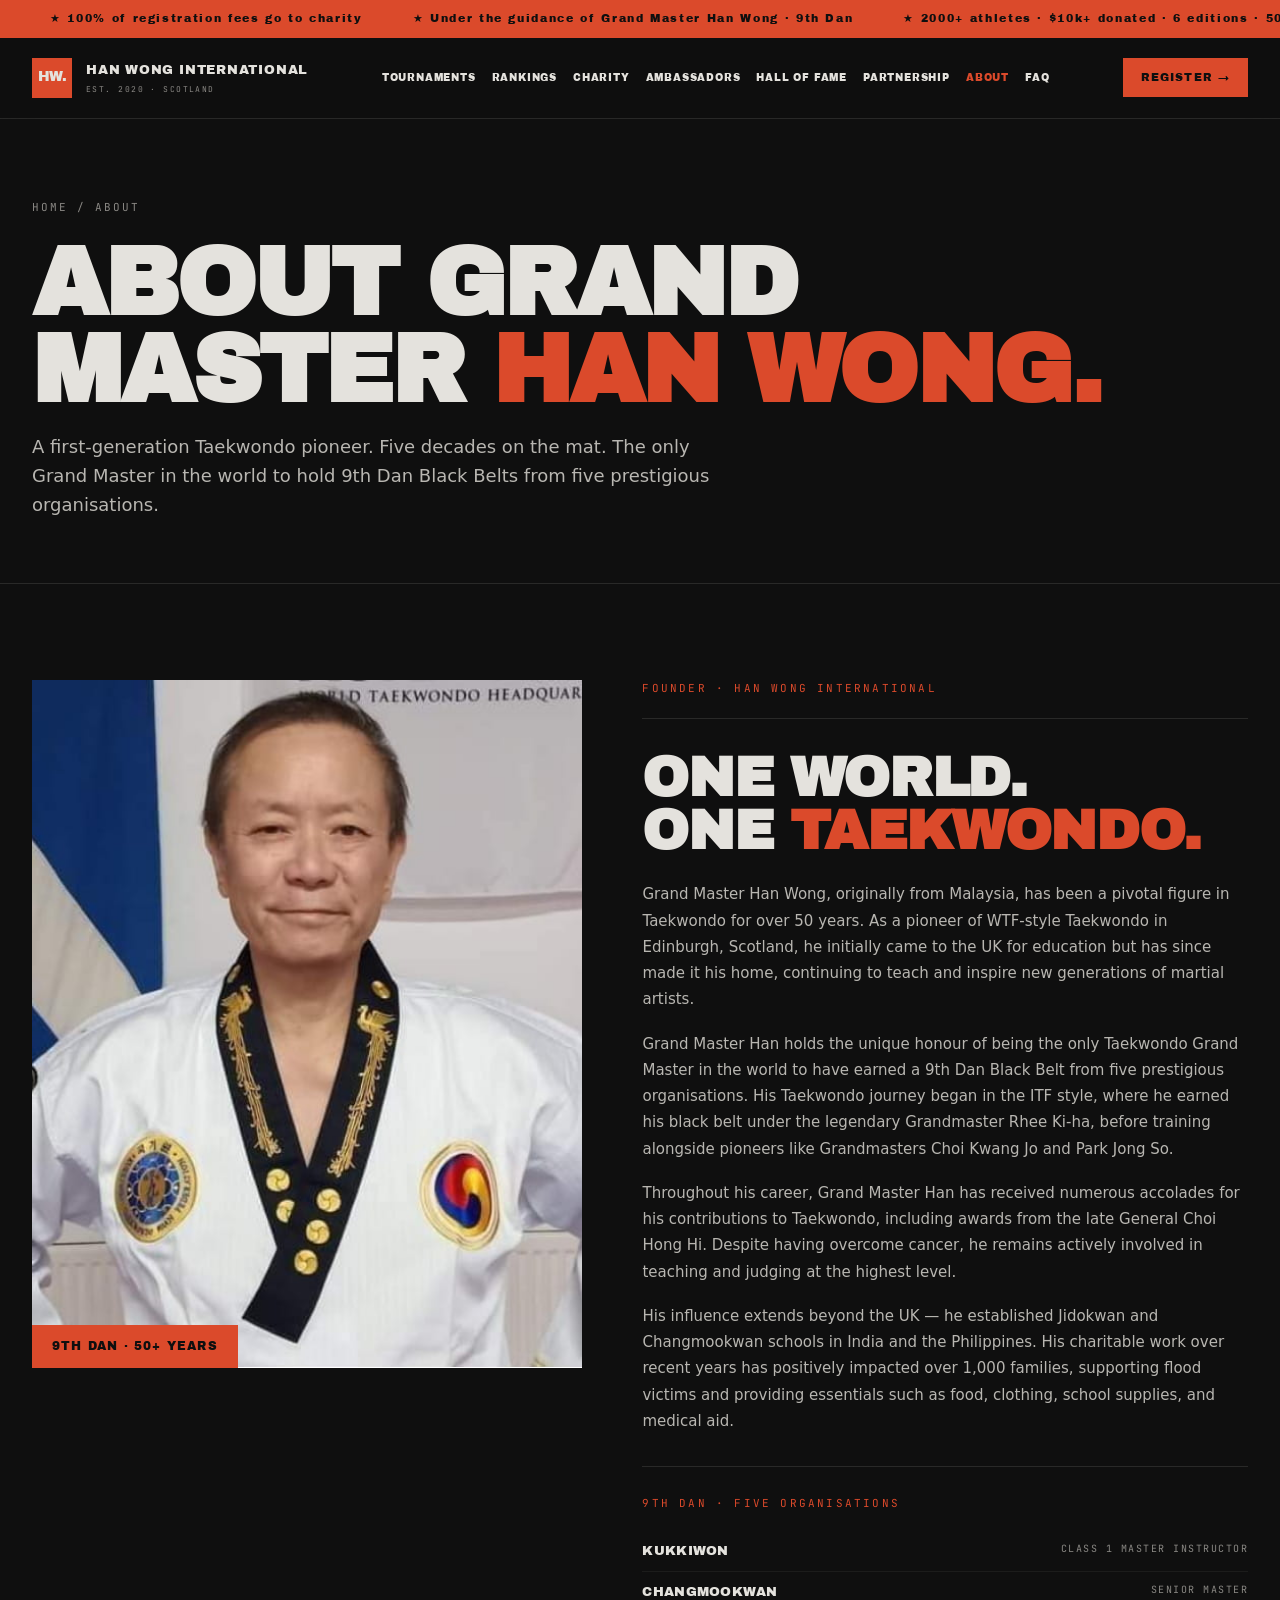
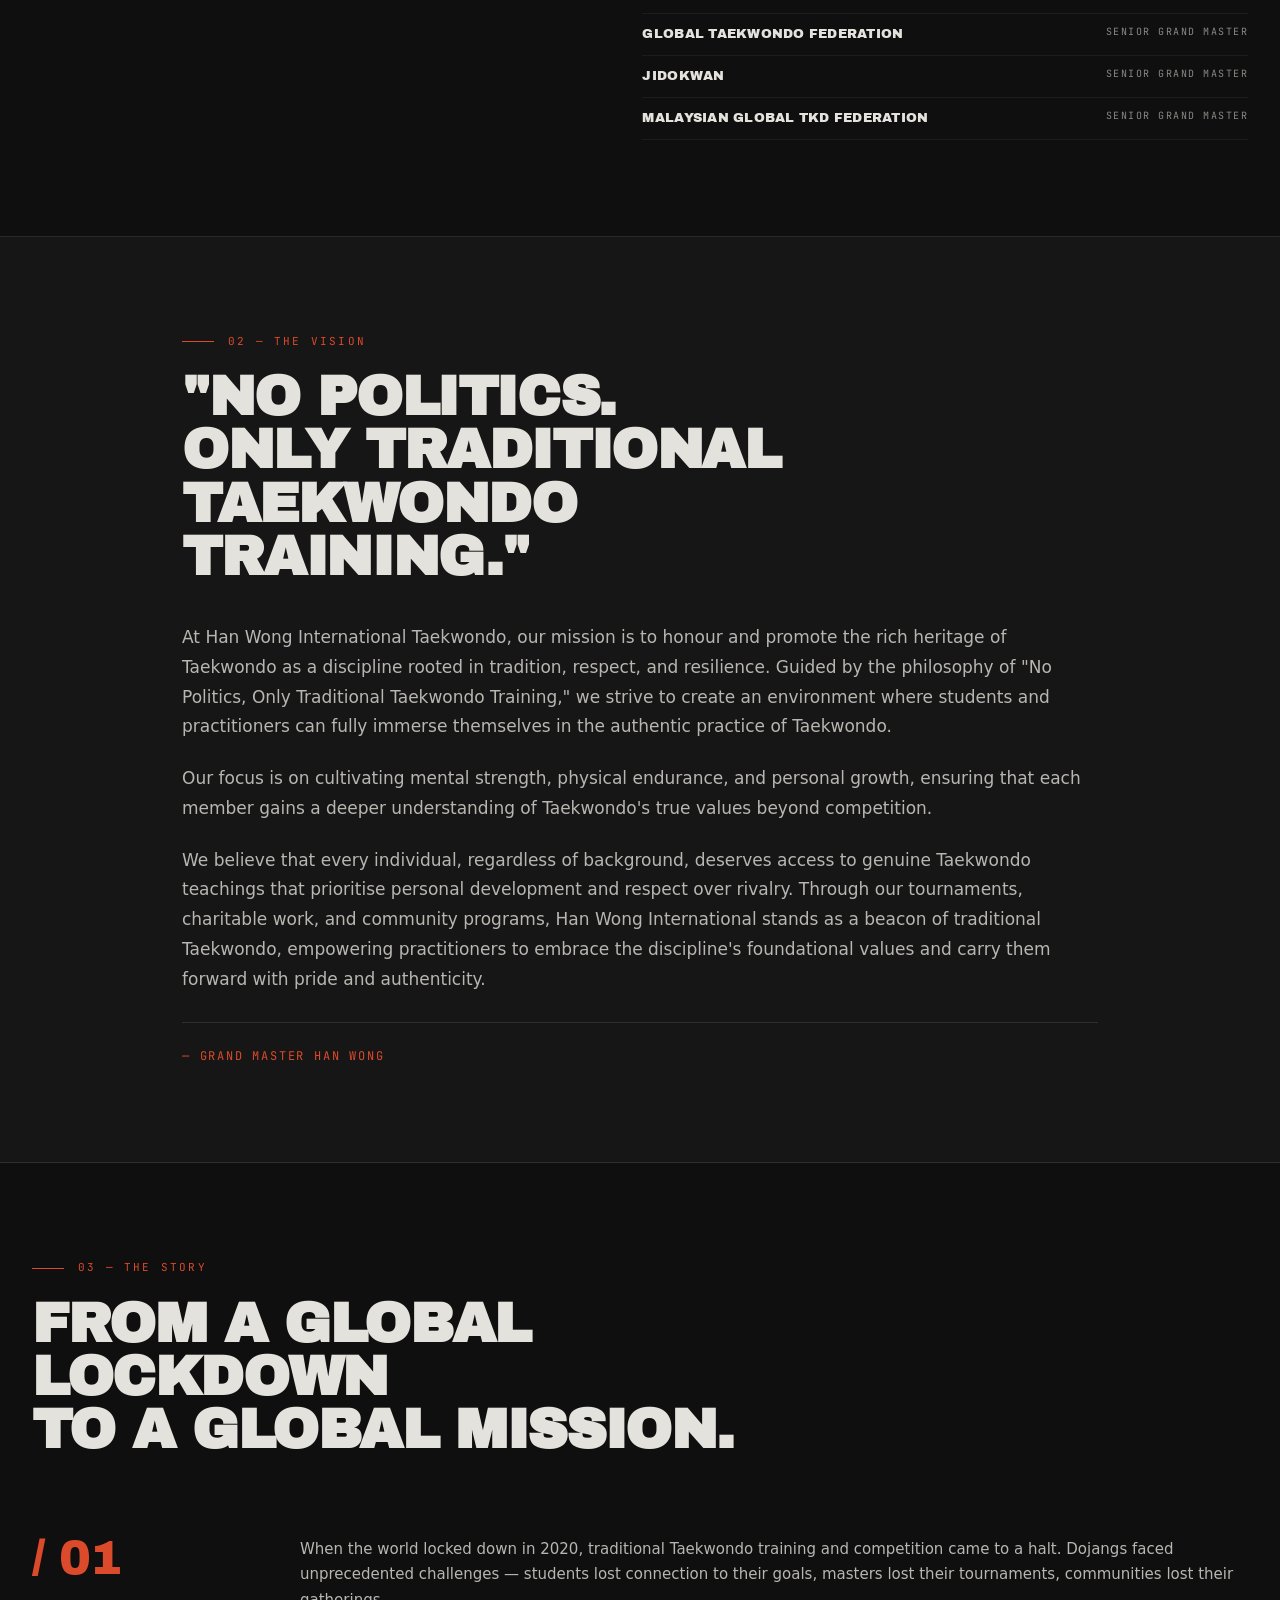
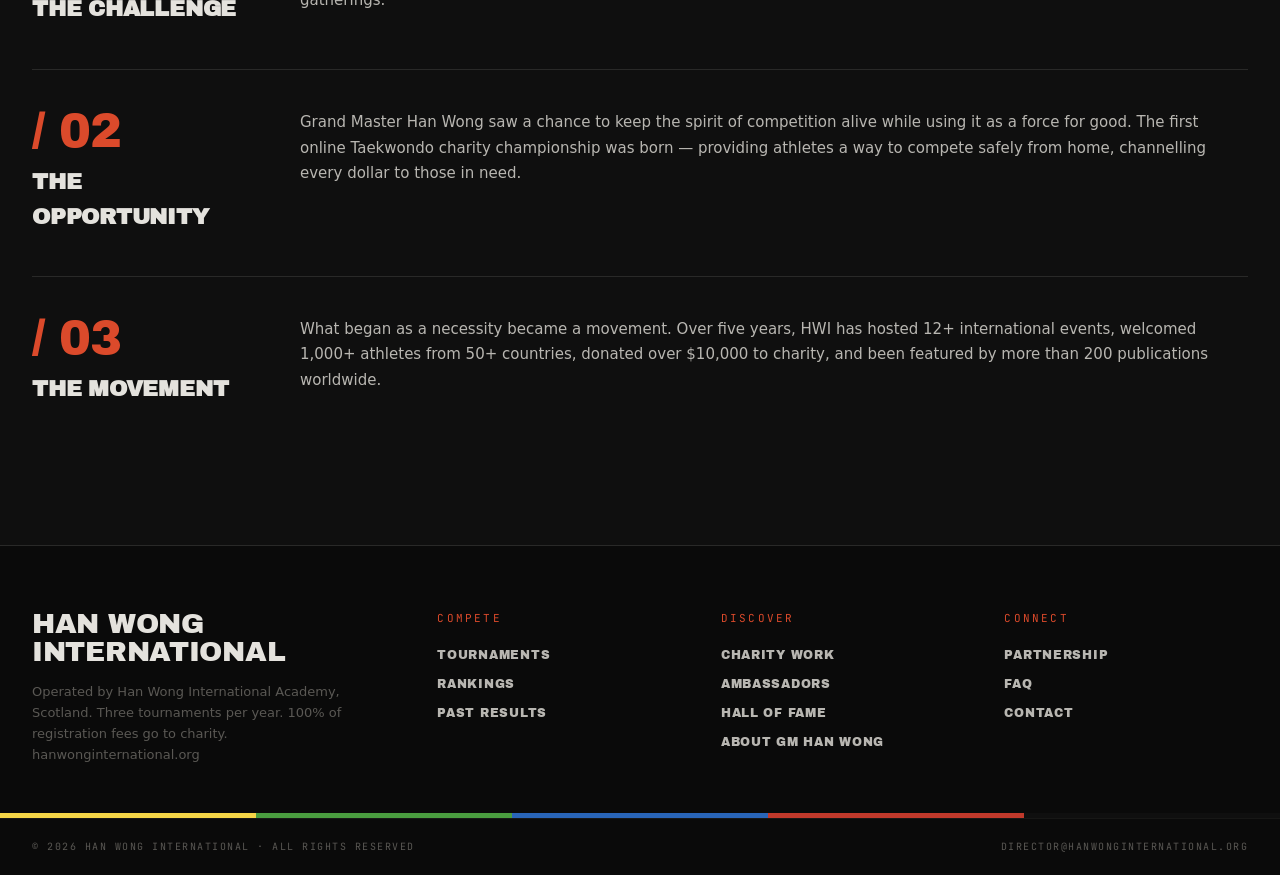
==== about.html @ 851ef368 "First Commit" ====
<!DOCTYPE html>
<html lang="en">
<head>
<meta charset="UTF-8">
<meta name="viewport" content="width=device-width, initial-scale=1.0">
<title>About Grand Master Han Wong — Han Wong International</title>
<meta name="description" content="Grand Master Han Wong — 9th Dan from five organisations, pioneer of WTF-style Taekwondo in the UK, founder of Han Wong International.">
<link rel="preconnect" href="https://fonts.googleapis.com">
<link rel="preconnect" href="https://fonts.gstatic.com" crossorigin>
<link href="https://fonts.googleapis.com/css2?family=Archivo+Black&family=JetBrains+Mono:wght@400;500&display=swap" rel="stylesheet">
<link href="https://fonts.bunny.net/css?family=aileron:400,500,700" rel="stylesheet">
<link rel="stylesheet" href="assets/styles.css">
<link rel="icon" type="image/png" href="assets/logo.png">

</head>
<body>

  <!-- HWI Registration Popup -->
<div class="hwi-popup-overlay" id="hwiPopup">
  <div class="hwi-popup">
    <button class="hwi-popup-close" onclick="closeHwiPopup()">✕</button>
    <div class="hwi-popup-tag">★ Han Wong International</div>
    <h2>Stay in the<br>loop.</h2>
    <p>Get tournament announcements, registration deadlines, results, and charity updates — straight to your inbox. No spam. One email per tournament cycle.</p>
    <form class="hwi-popup-form" action="https://formspree.io/f/xbdvjlvo" method="POST" onsubmit="handleHwiSubmit(event)">
      <input type="text" name="name" placeholder="Your name" required>
      <input type="email" name="email" placeholder="Your email address" required>
      <input type="hidden" name="source" value="Popup Signup">
      <button type="submit">Subscribe to Updates →</button>
    </form>
    <div class="hwi-popup-success" id="hwiSuccess">You're in. We'll be in touch.</div>
    <button class="hwi-popup-skip" onclick="closeHwiPopup()">No thanks, maybe later</button>
  </div>
</div>

<script>
(function() {
  var shownCount = 0;

  function showPopup() {
    if (shownCount >= 2) return;
    document.getElementById('hwiPopup').classList.add('active');
    shownCount++;
  }

  function closeHwiPopup() {
    document.getElementById('hwiPopup').classList.remove('active');
    if (shownCount < 2) {
      setTimeout(showPopup, 20000);
    }
  }

  window.closeHwiPopup = closeHwiPopup;

  window.handleHwiSubmit = function(e) {
    e.preventDefault();
    var form = e.target;
    fetch(form.action, {
      method: 'POST',
      body: new FormData(form),
      headers: { 'Accept': 'application/json' }
    }).then(function() {
      form.style.display = 'none';
      document.getElementById('hwiSuccess').style.display = 'block';
      setTimeout(function() {
        document.getElementById('hwiPopup').classList.remove('active');
      }, 2500);
    });
  };

  setTimeout(showPopup, 8000);
})();
</script>
<div class="ticker">
  <div class="ticker-track">
    <span>★ 100% of registration fees go to charity</span>
    <span>★ Under the guidance of Grand Master Han Wong · 9th Dan</span>
    <span>★ 2000+ athletes · $10k+ donated · 6 editions · 50+ countries</span>
    <span>★ 100% of registration fees go to charity</span>
    <span>★ Under the guidance of Grand Master Han Wong · 9th Dan</span>
    <span>★ 2000+ athletes · $10k+ donated · 6 editions · 50+ countries</span>
  </div>
</div>

<header class="nav">
  <div class="nav-inner">
    <a class="brand" href="index.html">
      <div class="brand-mark">HW.</div>
      <div class="brand-name">Han Wong International<span class="sub">Est. 2020 · Scotland</span></div>
    </a>
    <nav class="navlinks">
      <a href="tournaments.html" class="">Tournaments</a>
      <a href="rankings.html" class="">Rankings</a>
      <a href="charity.html" class="">Charity</a>
      <a href="brand-ambassadors.html" class="">Ambassadors</a>
      <a href="hall-of-fame.html">Hall of Fame</a>
      <a href="partnership.html" class="">Partnership</a>
      <a href="about.html" class="active">About</a>
      <a href="faq.html" class="">FAQ</a>
    </nav>
    <a class="btn btn-primary btn-sm" href="https://forms.gle/E5Y1nCm2iuvZ8F46A" target="_blank">Register →</a>
    <button class="nav-toggle" aria-label="Menu">Menu</button>
  </div>
</header>

<section class="page-hero">
  <div class="wrap">
    <div class="crumbs">Home / About</div>
    <h1>About Grand<br>Master <span class="accent">Han Wong.</span></h1>
    <p class="lede">A first-generation Taekwondo pioneer. Five decades on the mat. The only Grand Master in the world to hold 9th Dan Black Belts from five prestigious organisations.</p>
  </div>
</section>

<section class="section">
  <div class="wrap">
    <div class="gm-feature">
      <div>
        <div class="gm-photo">
          <img src="assets/images/han.jpg" alt="Grand Master Han Wong">
          <div class="gm-tag">9th Dan · 50+ Years</div>
        </div>
      </div>
      <div class="gm-content">
        <div class="gm-title">Founder · Han Wong International</div>
        <h2>One World.<br>One <span class="accent">Taekwondo.</span></h2>
        <p>Grand Master Han Wong, originally from Malaysia, has been a pivotal figure in Taekwondo for over 50 years. As a pioneer of WTF-style Taekwondo in Edinburgh, Scotland, he initially came to the UK for education but has since made it his home, continuing to teach and inspire new generations of martial artists.</p>
        <p>Grand Master Han holds the unique honour of being the only Taekwondo Grand Master in the world to have earned a 9th Dan Black Belt from five prestigious organisations. His Taekwondo journey began in the ITF style, where he earned his black belt under the legendary Grandmaster Rhee Ki-ha, before training alongside pioneers like Grandmasters Choi Kwang Jo and Park Jong So.</p>
        <p>Throughout his career, Grand Master Han has received numerous accolades for his contributions to Taekwondo, including awards from the late General Choi Hong Hi. Despite having overcome cancer, he remains actively involved in teaching and judging at the highest level.</p>
        <p>His influence extends beyond the UK — he established Jidokwan and Changmookwan schools in India and the Philippines. His charitable work over recent years has positively impacted over 1,000 families, supporting flood victims and providing essentials such as food, clothing, school supplies, and medical aid.</p>

        <div class="gm-credentials">
          <div class="gm-cred-title">9th Dan · Five Organisations</div>
          <ul class="gm-cred-list">
            <li>Kukkiwon <span class="src">Class 1 Master Instructor</span></li>
            <li>Changmookwan <span class="src">Senior Master</span></li>
            <li>Global Taekwondo Federation <span class="src">Senior Grand Master</span></li>
            <li>Jidokwan <span class="src">Senior Grand Master</span></li>
            <li>Malaysian Global TKD Federation <span class="src">Senior Grand Master</span></li>
          </ul>
        </div>
      </div>
    </div>
  </div>
</section>

<section class="section rankings-bg">
  <div class="wrap-narrow">
    <div class="section-label">02 — The Vision</div>
    <h2 class="section-h">"No politics.<br>Only traditional<br>Taekwondo training."</h2>
    <p style="font-size: 17px; line-height: 1.75; color: var(--cream-dim); margin-bottom: 22px;">At Han Wong International Taekwondo, our mission is to honour and promote the rich heritage of Taekwondo as a discipline rooted in tradition, respect, and resilience. Guided by the philosophy of "No Politics, Only Traditional Taekwondo Training," we strive to create an environment where students and practitioners can fully immerse themselves in the authentic practice of Taekwondo.</p>
    <p style="font-size: 17px; line-height: 1.75; color: var(--cream-dim); margin-bottom: 22px;">Our focus is on cultivating mental strength, physical endurance, and personal growth, ensuring that each member gains a deeper understanding of Taekwondo's true values beyond competition.</p>
    <p style="font-size: 17px; line-height: 1.75; color: var(--cream-dim); margin-bottom: 22px;">We believe that every individual, regardless of background, deserves access to genuine Taekwondo teachings that prioritise personal development and respect over rivalry. Through our tournaments, charitable work, and community programs, Han Wong International stands as a beacon of traditional Taekwondo, empowering practitioners to embrace the discipline's foundational values and carry them forward with pride and authenticity.</p>
    <div style="font-family: var(--mono); font-size: 12px; letter-spacing: 0.15em; color: var(--orange); text-transform: uppercase; margin-top: 28px; padding-top: 24px; border-top: 1px solid var(--rule);">— Grand Master Han Wong</div>
  </div>
</section>

<section class="section">
  <div class="wrap">
    <div class="section-label">03 — The Story</div>
    <h2 class="section-h">From a global lockdown<br>to a global mission.</h2>

    <div class="info-block">
      <div><div class="info-num">/ 01</div><h3>The Challenge</h3></div>
      <div class="body"><p>When the world locked down in 2020, traditional Taekwondo training and competition came to a halt. Dojangs faced unprecedented challenges — students lost connection to their goals, masters lost their tournaments, communities lost their gatherings.</p></div>
    </div>
    <div class="info-block">
      <div><div class="info-num">/ 02</div><h3>The Opportunity</h3></div>
      <div class="body"><p>Grand Master Han Wong saw a chance to keep the spirit of competition alive while using it as a force for good. The first online Taekwondo charity championship was born — providing athletes a way to compete safely from home, channelling every dollar to those in need.</p></div>
    </div>
    <div class="info-block">
      <div><div class="info-num">/ 03</div><h3>The Movement</h3></div>
      <div class="body"><p>What began as a necessity became a movement. Over five years, HWI has hosted 12+ international events, welcomed 1,000+ athletes from 50+ countries, donated over $10,000 to charity, and been featured by more than 200 publications worldwide.</p></div>
    </div>
  </div>
</section>

<footer class="footer">
  <div class="footer-inner">
    <div>
      <div class="foot-tag">Han Wong<br>International</div>
      <div class="foot-small">Operated by Han Wong International Academy, Scotland. Three tournaments per year. 100% of registration fees go to charity. hanwonginternational.org</div>
    </div>
    <div>
      <div class="foot-h">Compete</div>
      <a class="foot-link" href="tournaments.html">Tournaments</a>
      <a class="foot-link" href="rankings.html">Rankings</a>
      <a class="foot-link" href="past-results.html">Past Results</a>
    </div>
    <div>
      <div class="foot-h">Discover</div>
      <a class="foot-link" href="charity.html">Charity Work</a>
      <a class="foot-link" href="brand-ambassadors.html">Ambassadors</a>
      <a class="foot-link" href="hall-of-fame.html">Hall of Fame</a>
      <a class="foot-link" href="about.html">About GM Han Wong</a>
    </div>
    <div>
      <div class="foot-h">Connect</div>
      <a class="foot-link" href="partnership.html">Partnership</a>
      <a class="foot-link" href="faq.html">FAQ</a>
      <a class="foot-link" href="contact.html">Contact</a>
    </div>
  </div>
  <div class="belt-strip">
    <div class="belt-yellow"></div><div class="belt-green"></div><div class="belt-blue"></div><div class="belt-red"></div><div class="belt-black"></div>
  </div>
  <div class="copyright">
    <span>© 2026 Han Wong International · All rights reserved</span>
    <span>director@hanwonginternational.org</span>
  </div>
</footer>

<script src="assets/script.js"></script>
</body>
</html>
---- assets/styles.css ----
/* =========================================================
   HWI — Han Wong International
   Master stylesheet · v2
   ========================================================= */

:root {
  --orange: #db4a2b;
  --orange-dark: #b53a20;
  --orange-soft: #f4a896;
  --cream: #e4e2dd;
  --cream-dim: #b8b6b1;
  --bg: #0f0f0f;
  --bg-2: #161616;
  --bg-3: #1f1f1f;
  --bg-4: #0a0a0a;
  --muted: #8a8884;
  --muted-2: #5a5854;
  --rule: rgba(228, 226, 221, 0.12);
  --rule-soft: rgba(228, 226, 221, 0.06);
  --rule-strong: rgba(228, 226, 221, 0.3);

  --display: 'Archivo Black', 'Arial Black', sans-serif;
  --body: 'Aileron', system-ui, -apple-system, sans-serif;
  --mono: 'JetBrains Mono', ui-monospace, monospace;
}

* { box-sizing: border-box; margin: 0; padding: 0; }
html { scroll-behavior: smooth; }
body {
  background: var(--bg);
  color: var(--cream);
  font-family: var(--body);
  font-size: 16px;
  line-height: 1.6;
  -webkit-font-smoothing: antialiased;
  text-rendering: optimizeLegibility;
}
a { color: inherit; text-decoration: none; }
img { max-width: 100%; display: block; }
button { font-family: inherit; cursor: pointer; }

/* Type */
.display { font-family: var(--display); text-transform: uppercase; letter-spacing: -0.02em; line-height: 0.95; }
.mono { font-family: var(--mono); text-transform: uppercase; letter-spacing: 0.12em; font-weight: 500; }
.accent { color: var(--orange); }
.muted { color: var(--muted); }
.cream-dim { color: var(--cream-dim); }

/* Layout */
.wrap { max-width: 1280px; margin: 0 auto; padding: 0 32px; }
.wrap-narrow { max-width: 980px; margin: 0 auto; padding: 0 32px; }
.section { padding: 96px 0; border-bottom: 1px solid var(--rule); }
.section-tight { padding: 64px 0; border-bottom: 1px solid var(--rule); }
.section-cream { background: var(--cream); color: var(--bg); }
.section-cream .section-h { color: var(--bg); }
.section-cream .section-label { color: var(--orange); }
.section-cream .section-label::before { background: var(--orange); }

.section-label {
  font-family: var(--mono);
  font-size: 11px;
  letter-spacing: 0.2em;
  color: var(--orange);
  text-transform: uppercase;
  margin-bottom: 20px;
  display: flex;
  align-items: center;
  gap: 14px;
}
.section-label::before { content: ""; width: 32px; height: 1px; background: var(--orange); }
.section-h {
  font-family: var(--display);
  font-size: 56px;
  line-height: 0.95;
  letter-spacing: -0.025em;
  text-transform: uppercase;
  color: var(--cream);
  margin: 0 0 40px;
  max-width: 720px;
}

/* Ticker */
.ticker {
  background: var(--orange);
  color: var(--bg);
  padding: 10px 0;
  overflow: hidden;
}
.ticker-track {
  display: flex;
  gap: 50px;
  font-family: var(--display);
  font-size: 11px;
  letter-spacing: 0.15em;
  white-space: nowrap;
  animation: ticker 50s linear infinite;
  padding-left: 50px;
}
@keyframes ticker {
  0% { transform: translateX(0); }
  100% { transform: translateX(-50%); }
}

/* Country flag strip */
.flag-strip {
  background: var(--bg-4);
  padding: 24px 0;
  overflow: hidden;
  border-bottom: 1px solid var(--rule);
}
.flag-track {
  display: flex;
  gap: 32px;
  white-space: nowrap;
  animation: ticker 60s linear infinite;
  font-size: 28px;
  align-items: center;
  padding-left: 32px;
}
.flag-track .flag-label {
  font-family: var(--mono);
  font-size: 10px;
  letter-spacing: 0.2em;
  color: var(--muted);
  text-transform: uppercase;
  margin-right: 16px;
}

/* Nav */
.nav {
  position: sticky;
  top: 0;
  z-index: 50;
  background: rgba(15, 15, 15, 0.92);
  backdrop-filter: blur(20px);
  -webkit-backdrop-filter: blur(20px);
  border-bottom: 1px solid var(--rule);
}
.nav-inner {
  display: flex;
  align-items: center;
  justify-content: space-between;
  padding: 20px 32px;
  max-width: 1280px;
  margin: 0 auto;
}
.brand { display: flex; align-items: center; gap: 14px; text-decoration: none; }
.brand-mark {
  width: 40px;
  height: 40px;
  background: var(--orange);
  display: flex;
  align-items: center;
  justify-content: center;
  font-family: var(--display);
  font-size: 14px;
  color: var(--cream);
  letter-spacing: -0.04em;
}
.brand-name {
  font-family: var(--display);
  font-size: 13px;
  letter-spacing: 0.06em;
  text-transform: uppercase;
  color: var(--cream);
}
.brand-name .sub {
  display: block;
  font-family: var(--mono);
  font-size: 8px;
  letter-spacing: 0.18em;
  color: var(--muted);
  margin-top: 2px;
  font-weight: 400;
  text-transform: uppercase;
}
.navlinks { display: flex; gap: 24px; align-items: center; }
.navlinks a {
  font-family: var(--display);
  font-size: 11px;
  letter-spacing: 0.1em;
  text-transform: uppercase;
  color: var(--cream);
  transition: color 0.2s;
}
.navlinks a:hover, .navlinks a.active { color: var(--orange); }
.nav-toggle {
  display: none;
  background: transparent;
  border: 1px solid var(--rule-strong);
  color: var(--cream);
  padding: 10px 12px;
  font-family: var(--display);
  font-size: 11px;
  letter-spacing: 0.1em;
  text-transform: uppercase;
}

/* Buttons */
.btn {
  display: inline-flex;
  align-items: center;
  gap: 10px;
  padding: 16px 26px;
  font-family: var(--display);
  font-size: 12px;
  letter-spacing: 0.1em;
  text-transform: uppercase;
  border: none;
  cursor: pointer;
  text-decoration: none;
  transition: transform 0.15s, background 0.2s, color 0.2s;
}
.btn:hover { transform: translateY(-1px); }
.btn-primary { background: var(--orange); color: var(--bg); }
.btn-primary:hover { background: #f0573a; }
.btn-ghost { background: transparent; color: var(--cream); border: 1px solid var(--rule-strong); }
.btn-ghost:hover { border-color: var(--orange); color: var(--orange); }
.btn-dark { background: var(--bg); color: var(--cream); }
.btn-sm { padding: 11px 18px; font-size: 11px; }

/* Hero */
.hero {
  padding: 72px 0 56px;
  position: relative;
  overflow: hidden;
  border-bottom: 1px solid var(--rule);
}
.hero-meta {
  display: flex;
  gap: 20px;
  align-items: center;
  margin-bottom: 32px;
  font-family: var(--mono);
  font-size: 11px;
  letter-spacing: 0.15em;
  text-transform: uppercase;
  color: var(--muted);
  flex-wrap: wrap;
}
.hero-meta b { color: var(--cream); font-weight: 500; }
.pill {
  display: inline-block;
  padding: 6px 12px;
  background: var(--orange);
  color: var(--bg);
  font-family: var(--display);
  font-size: 10px;
  letter-spacing: 0.15em;
  text-transform: uppercase;
}
.hero-grid {
  display: grid;
  grid-template-columns: 1.4fr 1fr;
  gap: 40px;
  align-items: end;
}
.hero h1 {
  font-family: var(--display);
  font-size: clamp(56px, 9vw, 120px);
  line-height: 0.88;
  letter-spacing: -0.035em;
  text-transform: uppercase;
  color: var(--cream);
  margin: 0 0 24px;
}
.hero h1 .accent { color: var(--orange); }
.hero-sub {
  font-size: 16px;
  line-height: 1.6;
  color: var(--cream-dim);
  max-width: 540px;
  margin: 0 0 36px;
}
.hero-actions { display: flex; gap: 14px; flex-wrap: wrap; }
.hero-figure {
  width: 100%;
  display: flex;
  justify-content: flex-end;
  align-items: flex-end;
}
.hero-figure svg { width: 100%; max-width: 320px; height: auto; }
.charity-badge {
  display: inline-flex;
  align-items: center;
  gap: 10px;
  padding: 10px 14px;
  background: rgba(219, 74, 43, 0.15);
  border: 1px solid var(--orange);
  font-family: var(--mono);
  font-size: 10px;
  letter-spacing: 0.15em;
  color: var(--orange);
  text-transform: uppercase;
  margin-bottom: 24px;
}
.charity-badge::before {
  content: "♥";
  font-size: 14px;
  line-height: 1;
}

.countdown {
  display: flex;
  gap: 24px;
  margin-top: 40px;
  padding-top: 28px;
  border-top: 1px solid var(--rule);
  flex-wrap: wrap;
  align-items: end;
}
.countdown-unit { min-width: 70px; }
.countdown-num { font-family: var(--display); font-size: 44px; color: var(--cream); line-height: 1; }
.countdown-lbl {
  font-family: var(--mono);
  font-size: 10px;
  letter-spacing: 0.18em;
  color: var(--muted);
  margin-top: 6px;
  text-transform: uppercase;
}
.countdown-info { margin-left: auto; text-align: right; }
.countdown-info .label {
  font-family: var(--mono);
  font-size: 10px;
  letter-spacing: 0.18em;
  color: var(--muted);
  text-transform: uppercase;
  margin-bottom: 6px;
}
.countdown-info .value { font-family: var(--display); font-size: 16px; color: var(--orange); text-transform: uppercase; }

/* Trust strip */
.trust {
  background: var(--cream);
  color: var(--bg);
  padding: 56px 0;
}
.trust-grid {
  display: grid;
  grid-template-columns: repeat(5, 1fr);
  gap: 32px;
  max-width: 1280px;
  margin: 0 auto;
  padding: 0 32px;
}
.trust-num { font-family: var(--display); font-size: 48px; line-height: 1; color: var(--bg); }
.trust-num .plus { color: var(--orange); }
.trust-num.small { font-size: 22px; line-height: 1.15; }
.trust-lbl {
  font-family: var(--mono);
  font-size: 10px;
  letter-spacing: 0.15em;
  color: #5a5854;
  margin-top: 12px;
  text-transform: uppercase;
  line-height: 1.5;
}

/* Why grid */
.why-grid {
  display: grid;
  grid-template-columns: 1fr 1fr;
  gap: 1px;
  background: var(--rule);
  border: 1px solid var(--rule);
}
.why-cell { background: var(--bg); padding: 36px 32px; }
.why-num { font-family: var(--mono); font-size: 11px; color: var(--orange); letter-spacing: 0.18em; margin-bottom: 18px; }
.why-h { font-family: var(--display); font-size: 22px; text-transform: uppercase; color: var(--cream); margin-bottom: 14px; line-height: 1.1; letter-spacing: -0.01em; }
.why-p { font-size: 14px; line-height: 1.65; color: var(--muted); }

/* Rankings */
.rankings-bg { background: var(--bg-2); }
.rank-tabs {
  display: flex;
  gap: 0;
  border-bottom: 1px solid var(--rule);
  margin-bottom: 28px;
  overflow-x: auto;
}
.rank-tab {
  padding: 16px 0;
  margin-right: 32px;
  font-family: var(--display);
  font-size: 11px;
  letter-spacing: 0.12em;
  text-transform: uppercase;
  color: var(--muted);
  cursor: pointer;
  background: transparent;
  border: none;
  border-bottom: 2px solid transparent;
  margin-bottom: -1px;
  white-space: nowrap;
  transition: color 0.2s;
}
.rank-tab.active, .rank-tab:hover { color: var(--cream); border-bottom-color: var(--orange); }

.rank-table { width: 100%; }
.rank-row {
  display: grid;
  grid-template-columns: 60px 1fr 100px 100px 100px;
  gap: 20px;
  align-items: center;
  padding: 18px 0;
  border-bottom: 1px solid var(--rule-soft);
}
.rank-header {
  display: grid;
  grid-template-columns: 60px 1fr 100px 100px 100px;
  gap: 20px;
  padding-bottom: 14px;
  font-family: var(--mono);
  font-size: 10px;
  letter-spacing: 0.18em;
  color: var(--muted-2);
  text-transform: uppercase;
  border-bottom: 1px solid var(--rule);
}
.rank-pos { font-family: var(--display); font-size: 22px; color: var(--cream); }
.rank-pos.top { color: var(--orange); }
.rank-name { font-family: var(--display); font-size: 14px; color: var(--cream); text-transform: uppercase; letter-spacing: 0.02em; }
.rank-info { font-family: var(--mono); font-size: 10px; color: var(--muted); letter-spacing: 0.1em; text-transform: uppercase; margin-top: 4px; }
.rank-country { font-family: var(--mono); font-size: 14px; color: var(--cream-dim); letter-spacing: 0.05em; }
.rank-country .flag-emoji { font-size: 20px; margin-right: 6px; }
.rank-cat { font-family: var(--mono); font-size: 11px; color: var(--muted); letter-spacing: 0.1em; text-transform: uppercase; }
.rank-pts { font-family: var(--display); font-size: 16px; color: var(--orange); text-align: right; }
.rank-pts-h { text-align: right; }

/* Brand Ambassador cards */
.amb-grid {
  display: grid;
  grid-template-columns: repeat(3, 1fr);
  gap: 24px;
}
.amb-card { background: var(--bg-2); border: 1px solid var(--rule); transition: border-color 0.2s, transform 0.2s; }
.amb-card:hover { border-color: var(--orange); transform: translateY(-3px); }
.amb-img {
  width: 100%;
  aspect-ratio: 1/1;
  background: var(--bg-3);
  position: relative;
  overflow: hidden;
}
.amb-flag {
  position: absolute;
  top: 14px;
  right: 14px;
  font-size: 28px;
  filter: drop-shadow(0 2px 4px rgba(0,0,0,0.4));
}
.amb-body { padding: 24px; }
.amb-name {
  font-family: var(--display);
  font-size: 18px;
  text-transform: uppercase;
  color: var(--cream);
  letter-spacing: -0.01em;
  margin-bottom: 8px;
  line-height: 1.1;
}
.amb-meta {
  font-family: var(--mono);
  font-size: 11px;
  color: var(--orange);
  letter-spacing: 0.15em;
  text-transform: uppercase;
  margin-bottom: 12px;
}
.amb-bio { font-size: 13px; line-height: 1.6; color: var(--cream-dim); }

/* Gallery */
.gallery {
  display: grid;
  grid-template-columns: repeat(4, 1fr);
  gap: 12px;
}
.tile {
  aspect-ratio: 1/1;
  background: var(--bg-3);
  position: relative;
  overflow: hidden;
  cursor: pointer;
  transition: transform 0.2s;
}
.tile:hover { transform: scale(1.02); }
.tile.big { grid-column: span 2; grid-row: span 2; aspect-ratio: 1/1; }
.tile-label {
  position: absolute;
  bottom: 14px;
  left: 14px;
  font-family: var(--display);
  font-size: 11px;
  color: var(--cream);
  letter-spacing: 0.1em;
  text-transform: uppercase;
  background: rgba(15,15,15,0.7);
  padding: 4px 8px;
}

/* Video embeds */
.video-grid {
  display: grid;
  grid-template-columns: 1fr 1fr;
  gap: 24px;
}
.video-card { background: var(--bg-2); border: 1px solid var(--rule); padding: 0; overflow: hidden; transition: border-color 0.2s; }
.video-card:hover { border-color: var(--orange); }
.video-embed {
  position: relative;
  width: 100%;
  padding-bottom: 56.25%;
  background: var(--bg-3);
  overflow: hidden;
}
.video-embed iframe,
.video-embed .video-placeholder {
  position: absolute;
  top: 0; left: 0;
  width: 100%; height: 100%;
  border: 0;
}
.video-placeholder {
  display: flex;
  flex-direction: column;
  align-items: center;
  justify-content: center;
  background: linear-gradient(135deg, #1a1a1a 0%, #db4a2b 200%);
  color: var(--cream);
  font-family: var(--display);
  letter-spacing: 0.1em;
  text-transform: uppercase;
  text-align: center;
  padding: 24px;
}
.video-placeholder .play {
  width: 60px;
  height: 60px;
  border-radius: 50%;
  background: var(--orange);
  display: flex;
  align-items: center;
  justify-content: center;
  margin-bottom: 16px;
}
.video-placeholder .play::before {
  content: "";
  width: 0; height: 0;
  border-left: 16px solid var(--bg);
  border-top: 10px solid transparent;
  border-bottom: 10px solid transparent;
  margin-left: 4px;
}
.video-meta { padding: 20px 22px; }
.video-title {
  font-family: var(--display);
  font-size: 14px;
  color: var(--cream);
  text-transform: uppercase;
  letter-spacing: 0.02em;
  margin-bottom: 8px;
  line-height: 1.2;
}
.video-sub { font-family: var(--mono); font-size: 10px; color: var(--muted); letter-spacing: 0.12em; text-transform: uppercase; }

/* Testimonials */
.test-grid { display: grid; grid-template-columns: 1fr 1fr; gap: 24px; }
.test-card { padding: 32px; border: 1px solid var(--rule); background: var(--bg-2); position: relative; }
.test-quote { font-family: var(--display); font-size: 72px; line-height: 0.4; color: var(--orange); margin-bottom: 16px; }
.test-body { font-size: 15px; line-height: 1.65; color: var(--cream-dim); margin: 0 0 24px; }
.test-meta { display: flex; align-items: center; gap: 14px; padding-top: 20px; border-top: 1px solid var(--rule); }
.test-avatar {
  width: 44px;
  height: 44px;
  background: var(--orange);
  display: flex;
  align-items: center;
  justify-content: center;
  font-family: var(--display);
  font-size: 12px;
  color: var(--bg);
}
.test-name { font-family: var(--display); font-size: 12px; color: var(--cream); text-transform: uppercase; letter-spacing: 0.04em; }
.test-role { font-family: var(--mono); font-size: 10px; color: var(--muted); letter-spacing: 0.12em; margin-top: 4px; }

/* Final CTA */
.final-cta { background: var(--orange); color: var(--bg); padding: 96px 0; }
.final-cta-inner {
  display: grid;
  grid-template-columns: 1.5fr 1fr;
  gap: 40px;
  align-items: end;
  max-width: 1280px;
  margin: 0 auto;
  padding: 0 32px;
}
.final-cta .label {
  font-family: var(--mono);
  font-size: 11px;
  letter-spacing: 0.2em;
  color: #2a1a14;
  text-transform: uppercase;
  margin-bottom: 24px;
}
.final-cta h2 {
  font-family: var(--display);
  font-size: clamp(48px, 7vw, 88px);
  line-height: 0.9;
  letter-spacing: -0.03em;
  text-transform: uppercase;
  color: var(--bg);
  margin: 0 0 20px;
}
.final-cta p { font-size: 16px; color: #2a1a14; max-width: 500px; margin: 0 0 32px; line-height: 1.6; }
.final-cta-mark { text-align: right; }
.final-cta-mark .mark { font-family: var(--display); font-size: 140px; line-height: 0.85; color: var(--bg); letter-spacing: -0.04em; }
.final-cta-mark .stamp {
  font-family: var(--mono);
  font-size: 10px;
  letter-spacing: 0.2em;
  color: #2a1a14;
  margin-top: 10px;
  text-transform: uppercase;
}

/* Footer */
.footer { background: var(--bg-4); padding: 64px 0 0; }
.footer-inner {
  display: grid;
  grid-template-columns: 1.5fr 1fr 1fr 1fr;
  gap: 40px;
  max-width: 1280px;
  margin: 0 auto;
  padding: 0 32px 48px;
}
.foot-tag {
  font-family: var(--display);
  font-size: 28px;
  color: var(--cream);
  text-transform: uppercase;
  line-height: 1;
  margin-bottom: 16px;
  letter-spacing: -0.01em;
}
.foot-small { font-size: 13px; color: var(--muted-2); line-height: 1.6; }
.foot-h {
  font-family: var(--mono);
  font-size: 11px;
  color: var(--orange);
  letter-spacing: 0.2em;
  text-transform: uppercase;
  margin-bottom: 18px;
}
.foot-link {
  display: block;
  font-family: var(--display);
  font-size: 12px;
  color: var(--cream-dim);
  text-transform: uppercase;
  letter-spacing: 0.06em;
  margin-bottom: 10px;
  transition: color 0.2s;
}
.foot-link:hover { color: var(--orange); }
.belt-strip { height: 5px; display: flex; }
.belt-strip div { flex: 1; }
.belt-yellow { background: #f5d547; }
.belt-green { background: #4a9d3f; }
.belt-blue { background: #2965b8; }
.belt-red { background: #c0392b; }
.belt-black { background: var(--bg); }
.copyright {
  padding: 20px 32px;
  border-top: 1px solid var(--rule-soft);
  font-family: var(--mono);
  font-size: 10px;
  color: var(--muted-2);
  letter-spacing: 0.15em;
  text-transform: uppercase;
  display: flex;
  justify-content: space-between;
  max-width: 1280px;
  margin: 0 auto;
}

/* Page hero */
.page-hero { padding: 80px 0 64px; border-bottom: 1px solid var(--rule); position: relative; }
.page-hero .crumbs {
  font-family: var(--mono);
  font-size: 11px;
  letter-spacing: 0.18em;
  color: var(--muted);
  text-transform: uppercase;
  margin-bottom: 24px;
}
.page-hero h1 {
  font-family: var(--display);
  font-size: clamp(56px, 8vw, 96px);
  line-height: 0.9;
  letter-spacing: -0.03em;
  text-transform: uppercase;
  color: var(--cream);
  margin: 0 0 20px;
}
.page-hero h1 .accent { color: var(--orange); }
.page-hero .lede { font-size: 18px; line-height: 1.6; color: var(--cream-dim); max-width: 680px; }

/* Cards */
.cards-grid {
  display: grid;
  grid-template-columns: repeat(auto-fit, minmax(320px, 1fr));
  gap: 24px;
}
.card { background: var(--bg-2); border: 1px solid var(--rule); padding: 32px; transition: border-color 0.2s, transform 0.2s; }
.card:hover { border-color: var(--orange); transform: translateY(-3px); }
.card-status {
  display: inline-block;
  font-family: var(--mono);
  font-size: 10px;
  letter-spacing: 0.18em;
  text-transform: uppercase;
  padding: 5px 10px;
  margin-bottom: 20px;
}
.card-status.open { background: var(--orange); color: var(--bg); }
.card-status.upcoming { background: transparent; color: var(--cream); border: 1px solid var(--rule-strong); }
.card-status.closed { background: transparent; color: var(--muted); border: 1px solid var(--rule); }
.card h3 {
  font-family: var(--display);
  font-size: 26px;
  line-height: 1;
  text-transform: uppercase;
  letter-spacing: -0.01em;
  color: var(--cream);
  margin: 0 0 16px;
}
.card-meta { display: flex; flex-direction: column; gap: 8px; margin-bottom: 24px; padding-bottom: 24px; border-bottom: 1px solid var(--rule); }
.card-meta-row { display: flex; justify-content: space-between; gap: 12px; }
.card-meta-row .k { font-family: var(--mono); font-size: 11px; color: var(--muted); letter-spacing: 0.12em; text-transform: uppercase; }
.card-meta-row .v { font-family: var(--display); font-size: 12px; color: var(--cream); letter-spacing: 0.04em; text-transform: uppercase; }
.card p { font-size: 14px; line-height: 1.6; color: var(--cream-dim); margin-bottom: 24px; }

/* GM feature (about page) */
.gm-feature {
  display: grid;
  grid-template-columns: 1fr 1.1fr;
  gap: 60px;
  align-items: start;
}
.gm-photo {
  width: 100%;
  aspect-ratio: 4/5;
  background: var(--bg-3);
  position: relative;
  overflow: hidden;
}
.gm-photo img { width: 100%; height: 100%; object-fit: cover; }
.gm-photo .gm-tag {
  position: absolute;
  bottom: 0;
  left: 0;
  background: var(--orange);
  color: var(--bg);
  padding: 12px 20px;
  font-family: var(--display);
  font-size: 12px;
  letter-spacing: 0.1em;
  text-transform: uppercase;
}
.gm-content h2 {
  font-family: var(--display);
  font-size: 56px;
  line-height: 0.95;
  letter-spacing: -0.025em;
  text-transform: uppercase;
  color: var(--cream);
  margin: 0 0 24px;
}
.gm-content h2 .accent { color: var(--orange); }
.gm-content .gm-title {
  font-family: var(--mono);
  font-size: 11px;
  letter-spacing: 0.2em;
  color: var(--orange);
  text-transform: uppercase;
  margin-bottom: 32px;
  padding-bottom: 20px;
  border-bottom: 1px solid var(--rule);
}
.gm-content p { font-size: 15px; line-height: 1.75; color: var(--cream-dim); margin-bottom: 18px; }
.gm-credentials {
  margin-top: 32px;
  padding-top: 28px;
  border-top: 1px solid var(--rule);
}
.gm-cred-title {
  font-family: var(--mono);
  font-size: 11px;
  letter-spacing: 0.2em;
  color: var(--orange);
  text-transform: uppercase;
  margin-bottom: 18px;
}
.gm-cred-list { list-style: none; padding: 0; }
.gm-cred-list li {
  font-family: var(--display);
  font-size: 13px;
  text-transform: uppercase;
  color: var(--cream);
  letter-spacing: 0.02em;
  padding: 10px 0;
  border-bottom: 1px solid var(--rule-soft);
  display: flex;
  justify-content: space-between;
  gap: 16px;
}
.gm-cred-list li .src { color: var(--muted); font-family: var(--mono); font-size: 10px; letter-spacing: 0.15em; }

/* Info blocks */
.info-block {
  display: grid;
  grid-template-columns: 220px 1fr;
  gap: 48px;
  padding: 40px 0;
  border-bottom: 1px solid var(--rule);
}
.info-block:last-child { border-bottom: none; }
.info-block .info-num { font-family: var(--display); font-size: 48px; color: var(--orange); line-height: 0.9; letter-spacing: -0.02em; }
.info-block h3 { font-family: var(--display); font-size: 22px; text-transform: uppercase; color: var(--cream); margin: 12px 0 0; letter-spacing: -0.01em; }
.info-block .body h4 { font-family: var(--display); font-size: 18px; text-transform: uppercase; color: var(--cream); margin: 0 0 16px; letter-spacing: -0.01em; }
.info-block .body p { font-size: 15px; line-height: 1.7; color: var(--cream-dim); margin-bottom: 16px; }
.info-block .body ul { list-style: none; padding: 0; margin: 0; }
.info-block .body li {
  font-size: 15px;
  line-height: 1.7;
  color: var(--cream-dim);
  padding-left: 24px;
  position: relative;
  margin-bottom: 8px;
}
.info-block .body li::before {
  content: "";
  position: absolute;
  left: 0;
  top: 14px;
  width: 12px;
  height: 1px;
  background: var(--orange);
}

/* Partnership tiers — no prices */
.tier-grid {
  display: grid;
  grid-template-columns: repeat(auto-fit, minmax(220px, 1fr));
  gap: 16px;
}
.tier-card {
  background: var(--bg-2);
  border: 1px solid var(--rule);
  padding: 28px 24px;
  position: relative;
  transition: border-color 0.2s, transform 0.2s;
}
.tier-card:hover { border-color: var(--orange); transform: translateY(-3px); }
.tier-card.featured { border-color: var(--orange); background: linear-gradient(180deg, rgba(219,74,43,0.08) 0%, var(--bg-2) 100%); }
.tier-card.featured::before {
  content: "Most Popular";
  position: absolute;
  top: -1px;
  right: -1px;
  background: var(--orange);
  color: var(--bg);
  font-family: var(--display);
  font-size: 9px;
  letter-spacing: 0.15em;
  padding: 5px 10px;
  text-transform: uppercase;
}
.tier-name {
  font-family: var(--display);
  font-size: 22px;
  text-transform: uppercase;
  color: var(--cream);
  letter-spacing: -0.01em;
  margin-bottom: 8px;
}
.tier-range {
  font-family: var(--mono);
  font-size: 10px;
  color: var(--orange);
  letter-spacing: 0.18em;
  text-transform: uppercase;
  padding-bottom: 18px;
  margin-bottom: 18px;
  border-bottom: 1px solid var(--rule);
}
.tier-benefits { list-style: none; padding: 0; }
.tier-benefits li {
  font-size: 13px;
  line-height: 1.55;
  color: var(--cream-dim);
  padding-left: 20px;
  position: relative;
  margin-bottom: 10px;
}
.tier-benefits li::before {
  content: "✓";
  position: absolute;
  left: 0;
  top: 0;
  color: var(--orange);
  font-weight: bold;
}

/* Charity */
.charity-hero {
  background: linear-gradient(135deg, var(--orange) 0%, var(--orange-dark) 100%);
  color: var(--bg);
  padding: 96px 0;
  position: relative;
  overflow: hidden;
}
.charity-hero .charity-stat {
  font-family: var(--display);
  font-size: clamp(56px, 10vw, 140px);
  line-height: 0.9;
  letter-spacing: -0.03em;
  color: var(--bg);
}
.charity-gallery {
  display: grid;
  grid-template-columns: repeat(3, 1fr);
  gap: 12px;
}
.charity-tile {
  aspect-ratio: 4/3;
  background: var(--bg-3);
  position: relative;
  overflow: hidden;
}
.charity-tile.wide { grid-column: span 2; }
.charity-tile.tall { grid-row: span 2; aspect-ratio: 3/4; }
.charity-tile img { width: 100%; height: 100%; object-fit: cover; }
.charity-tile .caption {
  position: absolute;
  bottom: 0;
  left: 0;
  right: 0;
  padding: 18px;
  background: linear-gradient(to top, rgba(0,0,0,0.85) 0%, transparent 100%);
  font-family: var(--mono);
  font-size: 10px;
  letter-spacing: 0.15em;
  color: var(--cream);
  text-transform: uppercase;
}

.charity-feature {
  display: grid;
  grid-template-columns: 1fr 1.2fr;
  gap: 48px;
  align-items: center;
  background: var(--bg-2);
  border: 1px solid var(--rule);
  padding: 0;
  overflow: hidden;
}
.charity-feature-img {
  width: 100%;
  aspect-ratio: 1/1;
  background: var(--bg-3);
}
.charity-feature-img img { width: 100%; height: 100%; object-fit: cover; }
.charity-feature-body { padding: 40px; }
.charity-feature-body h3 {
  font-family: var(--display);
  font-size: 32px;
  line-height: 0.95;
  text-transform: uppercase;
  color: var(--cream);
  letter-spacing: -0.02em;
  margin-bottom: 16px;
}
.charity-feature-body .label {
  font-family: var(--mono);
  font-size: 11px;
  color: var(--orange);
  letter-spacing: 0.18em;
  text-transform: uppercase;
  margin-bottom: 16px;
}
.charity-feature-body p { font-size: 15px; line-height: 1.7; color: var(--cream-dim); margin-bottom: 14px; }

/* FAQ */
.faq-list { display: flex; flex-direction: column; gap: 1px; background: var(--rule); border: 1px solid var(--rule); }
.faq-item { background: var(--bg); }
.faq-q {
  width: 100%;
  background: transparent;
  border: none;
  text-align: left;
  padding: 28px 32px;
  font-family: var(--display);
  font-size: 17px;
  color: var(--cream);
  letter-spacing: -0.01em;
  text-transform: uppercase;
  cursor: pointer;
  display: flex;
  justify-content: space-between;
  align-items: center;
  gap: 24px;
  line-height: 1.2;
}
.faq-q:hover { color: var(--orange); }
.faq-q .plus {
  width: 24px;
  height: 24px;
  position: relative;
  flex-shrink: 0;
  transition: transform 0.3s;
}
.faq-q .plus::before,
.faq-q .plus::after {
  content: "";
  position: absolute;
  top: 50%;
  left: 0;
  width: 100%;
  height: 2px;
  background: var(--orange);
}
.faq-q .plus::after { transform: rotate(90deg); transition: transform 0.3s; }
.faq-item.open .faq-q .plus::after { transform: rotate(0deg); }
.faq-a {
  max-height: 0;
  overflow: hidden;
  transition: max-height 0.3s ease, padding 0.3s ease;
  padding: 0 32px;
  color: var(--cream-dim);
  font-size: 15px;
  line-height: 1.7;
}
.faq-item.open .faq-a { max-height: 600px; padding: 0 32px 28px; }

/* Downloads */
.download-grid {
  display: grid;
  grid-template-columns: repeat(auto-fit, minmax(280px, 1fr));
  gap: 20px;
}
.download-card {
  background: var(--bg-2);
  border: 1px solid var(--rule);
  padding: 28px;
  display: flex;
  flex-direction: column;
  gap: 18px;
  transition: border-color 0.2s, transform 0.2s;
}
.download-card:hover { border-color: var(--orange); transform: translateY(-2px); }
.download-icon {
  width: 56px;
  height: 56px;
  background: rgba(219,74,43,0.15);
  border: 1px solid var(--orange);
  display: flex;
  align-items: center;
  justify-content: center;
  font-family: var(--display);
  font-size: 10px;
  color: var(--orange);
  letter-spacing: 0.1em;
}
.download-title { font-family: var(--display); font-size: 17px; text-transform: uppercase; color: var(--cream); letter-spacing: -0.01em; line-height: 1.15; }
.download-meta { font-family: var(--mono); font-size: 10px; color: var(--muted); letter-spacing: 0.15em; text-transform: uppercase; }

/* Contact */
.contact-grid { display: grid; grid-template-columns: 1fr 1fr; gap: 48px; }
.contact-channels { display: flex; flex-direction: column; gap: 0; }
.contact-channel { padding: 28px 0; border-bottom: 1px solid var(--rule); }
.contact-channel:first-child { padding-top: 0; }
.contact-channel .k { font-family: var(--mono); font-size: 11px; letter-spacing: 0.18em; color: var(--orange); text-transform: uppercase; margin-bottom: 10px; }
.contact-channel .v { font-family: var(--display); font-size: 22px; color: var(--cream); text-transform: uppercase; letter-spacing: -0.01em; line-height: 1.2; }
.contact-channel .v a:hover { color: var(--orange); }

/* Forms (still used for contact) */
.form { display: grid; gap: 20px; max-width: 720px; }
.form-row { display: grid; grid-template-columns: 1fr 1fr; gap: 16px; }
.field { display: flex; flex-direction: column; gap: 8px; }
.field label {
  font-family: var(--mono);
  font-size: 11px;
  letter-spacing: 0.15em;
  color: var(--muted);
  text-transform: uppercase;
}
.field input, .field select, .field textarea {
  background: var(--bg-2);
  border: 1px solid var(--rule);
  color: var(--cream);
  font-family: var(--body);
  font-size: 15px;
  padding: 14px 16px;
  outline: none;
  transition: border-color 0.2s;
  border-radius: 0;
}
.field input:focus, .field select:focus, .field textarea:focus { border-color: var(--orange); }
.field textarea { min-height: 140px; resize: vertical; }
.form-note { font-family: var(--mono); font-size: 11px; letter-spacing: 0.1em; color: var(--muted); text-transform: uppercase; padding-top: 12px; border-top: 1px solid var(--rule); }

/* Past events */
.past-events {
  display: grid;
  grid-template-columns: repeat(auto-fit, minmax(280px, 1fr));
  gap: 1px;
  background: var(--rule);
  border: 1px solid var(--rule);
}
.past-event { background: var(--bg); padding: 32px 28px; transition: background 0.2s; }
.past-event:hover { background: var(--bg-2); }
.past-event .year { font-family: var(--display); font-size: 14px; color: var(--orange); letter-spacing: 0.08em; margin-bottom: 10px; }
.past-event h3 { font-family: var(--display); font-size: 22px; text-transform: uppercase; color: var(--cream); margin-bottom: 18px; letter-spacing: -0.01em; line-height: 1.1; }
.past-event .stats { display: flex; gap: 24px; margin-bottom: 20px; padding: 16px 0; border-top: 1px solid var(--rule); border-bottom: 1px solid var(--rule); }
.past-event .stats .s-num { font-family: var(--display); font-size: 20px; color: var(--cream); }
.past-event .stats .s-lbl { font-family: var(--mono); font-size: 9px; color: var(--muted); letter-spacing: 0.12em; text-transform: uppercase; margin-top: 3px; }
.past-event .top-winners { display: flex; flex-direction: column; gap: 8px; }
.past-event .top-winners .w-row { display: flex; justify-content: space-between; font-family: var(--mono); font-size: 11px; color: var(--cream-dim); letter-spacing: 0.05em; text-transform: uppercase; gap: 12px; }
.past-event .top-winners .pos { color: var(--orange); }

/* Press */
.press-row {
  display: flex;
  flex-wrap: wrap;
  align-items: center;
  gap: 32px;
  padding: 32px 0;
  border-top: 1px solid var(--rule);
  border-bottom: 1px solid var(--rule);
  justify-content: center;
}
.press-logo {
  font-family: var(--display);
  font-size: 18px;
  color: var(--cream-dim);
  letter-spacing: -0.01em;
  text-transform: uppercase;
  opacity: 0.6;
  transition: opacity 0.2s;
}
.press-logo:hover { opacity: 1; color: var(--orange); }

/* Responsive */
@media (max-width: 960px) {
  .wrap, .wrap-narrow, .trust-grid, .nav-inner, .final-cta-inner, .footer-inner { padding-left: 20px; padding-right: 20px; }
  .navlinks { display: none; }
  .nav-toggle { display: block; }
  .navlinks.open {
    display: flex;
    position: absolute;
    top: 100%;
    left: 0;
    right: 0;
    flex-direction: column;
    align-items: flex-start;
    gap: 0;
    background: var(--bg);
    border-bottom: 1px solid var(--rule);
    padding: 8px 20px 20px;
  }
  .navlinks.open a { padding: 12px 0; width: 100%; border-bottom: 1px solid var(--rule-soft); }
  .hero-grid { grid-template-columns: 1fr; }
  .hero-figure { justify-content: flex-start; }
  .section-h { font-size: 40px; }
  .trust-grid { grid-template-columns: repeat(2, 1fr); gap: 28px; }
  .why-grid, .test-grid, .contact-grid, .video-grid, .charity-feature { grid-template-columns: 1fr; }
  .amb-grid { grid-template-columns: repeat(2, 1fr); }
  .gallery, .charity-gallery { grid-template-columns: repeat(2, 1fr); }
  .tile.big, .charity-tile.wide { grid-column: span 2; }
  .charity-tile.tall { grid-row: span 1; aspect-ratio: 4/3; }
  .gm-feature { grid-template-columns: 1fr; gap: 32px; }
  .gm-content h2 { font-size: 40px; }
  .final-cta-inner { grid-template-columns: 1fr; }
  .footer-inner { grid-template-columns: 1fr 1fr; }
  .info-block { grid-template-columns: 1fr; gap: 16px; }
  .rank-row, .rank-header { grid-template-columns: 40px 1fr 80px 90px; }
  .rank-row .rank-pts, .rank-header .rank-pts-h { grid-column: 4; }
  .rank-cat, .rank-header span:nth-child(4) { display: none; }
  .form-row { grid-template-columns: 1fr; }
  .section { padding: 64px 0; }
  .page-hero { padding: 56px 0 48px; }
  .copyright { flex-direction: column; gap: 10px; padding: 20px; }
  .faq-q { font-size: 15px; padding: 22px 22px; }
  .faq-item.open .faq-a { padding: 0 22px 22px; }
}

@media (max-width: 560px) {
  .trust-grid { grid-template-columns: 1fr 1fr; gap: 24px; }
  .amb-grid, .gallery, .charity-gallery { grid-template-columns: 1fr 1fr; }
  .footer-inner { grid-template-columns: 1fr; gap: 32px; }
  .section-h { font-size: 32px; }
  .hero h1 { font-size: 56px; }
  .gm-content h2 { font-size: 32px; }
  .countdown { gap: 16px; }
  .countdown-num { font-size: 32px; }
  .countdown-info { margin-left: 0; text-align: left; flex-basis: 100%; padding-top: 16px; border-top: 1px solid var(--rule-soft); }
  .final-cta-mark .mark { font-size: 88px; }
  .charity-feature-body { padding: 28px; }
  .charity-feature-body h3 { font-size: 24px; }
}

/* =========================================================
   NAV UPDATE — tighter spacing, no clutter
   ========================================================= */
.navlinks { display: flex; gap: 16px; align-items: center; }
.navlinks a { font-size: 10px; letter-spacing: 0.08em; }

/* =========================================================
   PHOTO LIBRARY — 4:5 grid rows
   ========================================================= */
.photo-library {
  display: grid;
  grid-template-columns: repeat(5, 1fr);
  gap: 8px;
}
.photo-library-item {
  aspect-ratio: 4/5;
  background: var(--bg-3);
  overflow: hidden;
  position: relative;
  cursor: pointer;
  transition: transform 0.2s;
}
.photo-library-item:hover { transform: scale(1.02); }
.photo-library-item img {
  width: 100%;
  height: 100%;
  object-fit: cover;
  object-position: top;
}
.photo-library-placeholder {
  width: 100%;
  height: 100%;
  background: linear-gradient(135deg, var(--bg-3) 0%, #1a0a06 100%);
  display: flex;
  align-items: center;
  justify-content: center;
}
.photo-library-placeholder span {
  font-family: var(--mono);
  font-size: 9px;
  color: var(--muted-2);
  letter-spacing: 0.12em;
  text-transform: uppercase;
  text-align: center;
  padding: 8px;
}
.photo-library-caption {
  position: absolute;
  bottom: 0;
  left: 0;
  right: 0;
  padding: 12px 10px;
  background: linear-gradient(to top, rgba(0,0,0,0.85) 0%, transparent 100%);
  font-family: var(--mono);
  font-size: 9px;
  letter-spacing: 0.12em;
  color: var(--cream);
  text-transform: uppercase;
  line-height: 1.4;
}
.photo-library-more {
  margin-top: 32px;
  text-align: center;
}

/* =========================================================
   CHARITY PAGE — 4:5 tiles universal
   ========================================================= */
.charity-tile { aspect-ratio: 4/5; }
.charity-tile.wide { aspect-ratio: auto; }

/* =========================================================
   TIER DISCOUNT TABLE
   ========================================================= */
.tier-discount-table {
  width: 100%;
  border-collapse: collapse;
  margin-bottom: 32px;
}
.tier-discount-table th {
  font-family: var(--mono);
  font-size: 10px;
  letter-spacing: 0.18em;
  text-transform: uppercase;
  color: var(--muted);
  padding: 14px 20px;
  text-align: left;
  border-bottom: 1px solid var(--rule);
  background: var(--bg-2);
}
.tier-discount-table td {
  padding: 18px 20px;
  border-bottom: 1px solid var(--rule-soft);
  font-size: 14px;
  color: var(--cream-dim);
}
.tier-discount-table tr:hover td { background: var(--bg-2); }
.tier-discount-table .tier-label {
  font-family: var(--display);
  font-size: 16px;
  color: var(--cream);
  text-transform: uppercase;
}
.tier-discount-table .discount-pct {
  font-family: var(--display);
  font-size: 22px;
  color: var(--orange);
}
.tier-discount-table .tier-range-cell {
  font-family: var(--mono);
  font-size: 12px;
  color: var(--cream-dim);
  letter-spacing: 0.08em;
}
.tier-discount-table tr.featured-row td { background: rgba(219,74,43,0.08); border-color: rgba(219,74,43,0.2); }
.tier-discount-table .featured-badge {
  display: inline-block;
  background: var(--orange);
  color: var(--bg);
  font-family: var(--display);
  font-size: 9px;
  letter-spacing: 0.12em;
  padding: 3px 8px;
  text-transform: uppercase;
  margin-left: 8px;
  vertical-align: middle;
}

/* =========================================================
   HOF — swap order (Hall of Fame first, Achievers second)
   ========================================================= */
.hof-achiever-badge { background: #c9a227; color: #0f0f0f; }

/* =========================================================
   RANKING HERO IMAGE 4:5
   ========================================================= */
.ranking-img-45 {
  aspect-ratio: 4/5;
  width: 100%;
  background: var(--bg-3);
  overflow: hidden;
}
.ranking-img-45 img { width: 100%; height: 100%; object-fit: cover; }

/* =========================================================
   UNIVERSAL 4:5 image class
   ========================================================= */
.img-45 {
  aspect-ratio: 4/5;
  width: 100%;
  background: var(--bg-3);
  overflow: hidden;
  position: relative;
}
.img-45 img { width: 100%; height: 100%; object-fit: cover; object-position: top; }

@media (max-width: 960px) {
  .photo-library { grid-template-columns: repeat(3, 1fr); }
  .navlinks { gap: 12px; }
  .navlinks a { font-size: 9px; }
}
@media (max-width: 560px) {
  .photo-library { grid-template-columns: repeat(2, 1fr); }
}

.amb-img {
  aspect-ratio: 3/2 !important;
}

.amb-img {
  aspect-ratio: 4/5 !important;
}

/* =========================================================
   HWI POPUP
   ========================================================= */
.hwi-popup-overlay {
  position: fixed;
  inset: 0;
  background: rgba(0,0,0,0.7);
  z-index: 999;
  display: flex;
  align-items: center;
  justify-content: center;
  opacity: 0;
  pointer-events: none;
  transition: opacity 0.3s ease;
}
.hwi-popup-overlay.active {
  opacity: 1;
  pointer-events: all;
}
.hwi-popup {
  background: #0f0f0f;
  border: 1px solid #db4a2b;
  max-width: 480px;
  width: 90%;
  padding: 48px 40px;
  position: relative;
}
.hwi-popup-close {
  position: absolute;
  top: 16px;
  right: 16px;
  background: transparent;
  border: none;
  color: #8a8884;
  font-size: 20px;
  cursor: pointer;
  line-height: 1;
  font-family: inherit;
}
.hwi-popup-close:hover { color: #e4e2dd; }
.hwi-popup-tag {
  font-family: 'JetBrains Mono', monospace;
  font-size: 10px;
  letter-spacing: 0.2em;
  color: #db4a2b;
  text-transform: uppercase;
  margin-bottom: 16px;
}
.hwi-popup h2 {
  font-family: 'Archivo Black', sans-serif;
  font-size: 28px;
  text-transform: uppercase;
  color: #e4e2dd;
  letter-spacing: -0.02em;
  line-height: 1;
  margin-bottom: 12px;
}
.hwi-popup p {
  font-size: 14px;
  color: #b8b6b1;
  line-height: 1.65;
  margin-bottom: 24px;
}
.hwi-popup-form {
  display: flex;
  flex-direction: column;
  gap: 12px;
}
.hwi-popup-form input {
  background: #161616;
  border: 1px solid rgba(228,226,221,0.12);
  color: #e4e2dd;
  font-family: inherit;
  font-size: 15px;
  padding: 14px 16px;
  outline: none;
  width: 100%;
}
.hwi-popup-form input:focus { border-color: #db4a2b; }
.hwi-popup-form button {
  background: #db4a2b;
  color: #0f0f0f;
  border: none;
  font-family: 'Archivo Black', sans-serif;
  font-size: 12px;
  letter-spacing: 0.1em;
  text-transform: uppercase;
  padding: 16px;
  cursor: pointer;
  transition: background 0.2s;
}
.hwi-popup-form button:hover { background: #f0573a; }
.hwi-popup-success {
  font-family: 'Archivo Black', sans-serif;
  font-size: 18px;
  color: #db4a2b;
  text-transform: uppercase;
  text-align: center;
  padding: 16px 0;
  display: none;
}
.hwi-popup-skip {
  font-family: 'JetBrains Mono', monospace;
  font-size: 10px;
  color: #5a5854;
  letter-spacing: 0.15em;
  text-transform: uppercase;
  text-align: center;
  margin-top: 16px;
  cursor: pointer;
  background: none;
  border: none;
  width: 100%;
}
.hwi-popup-skip:hover { color: #8a8884; }
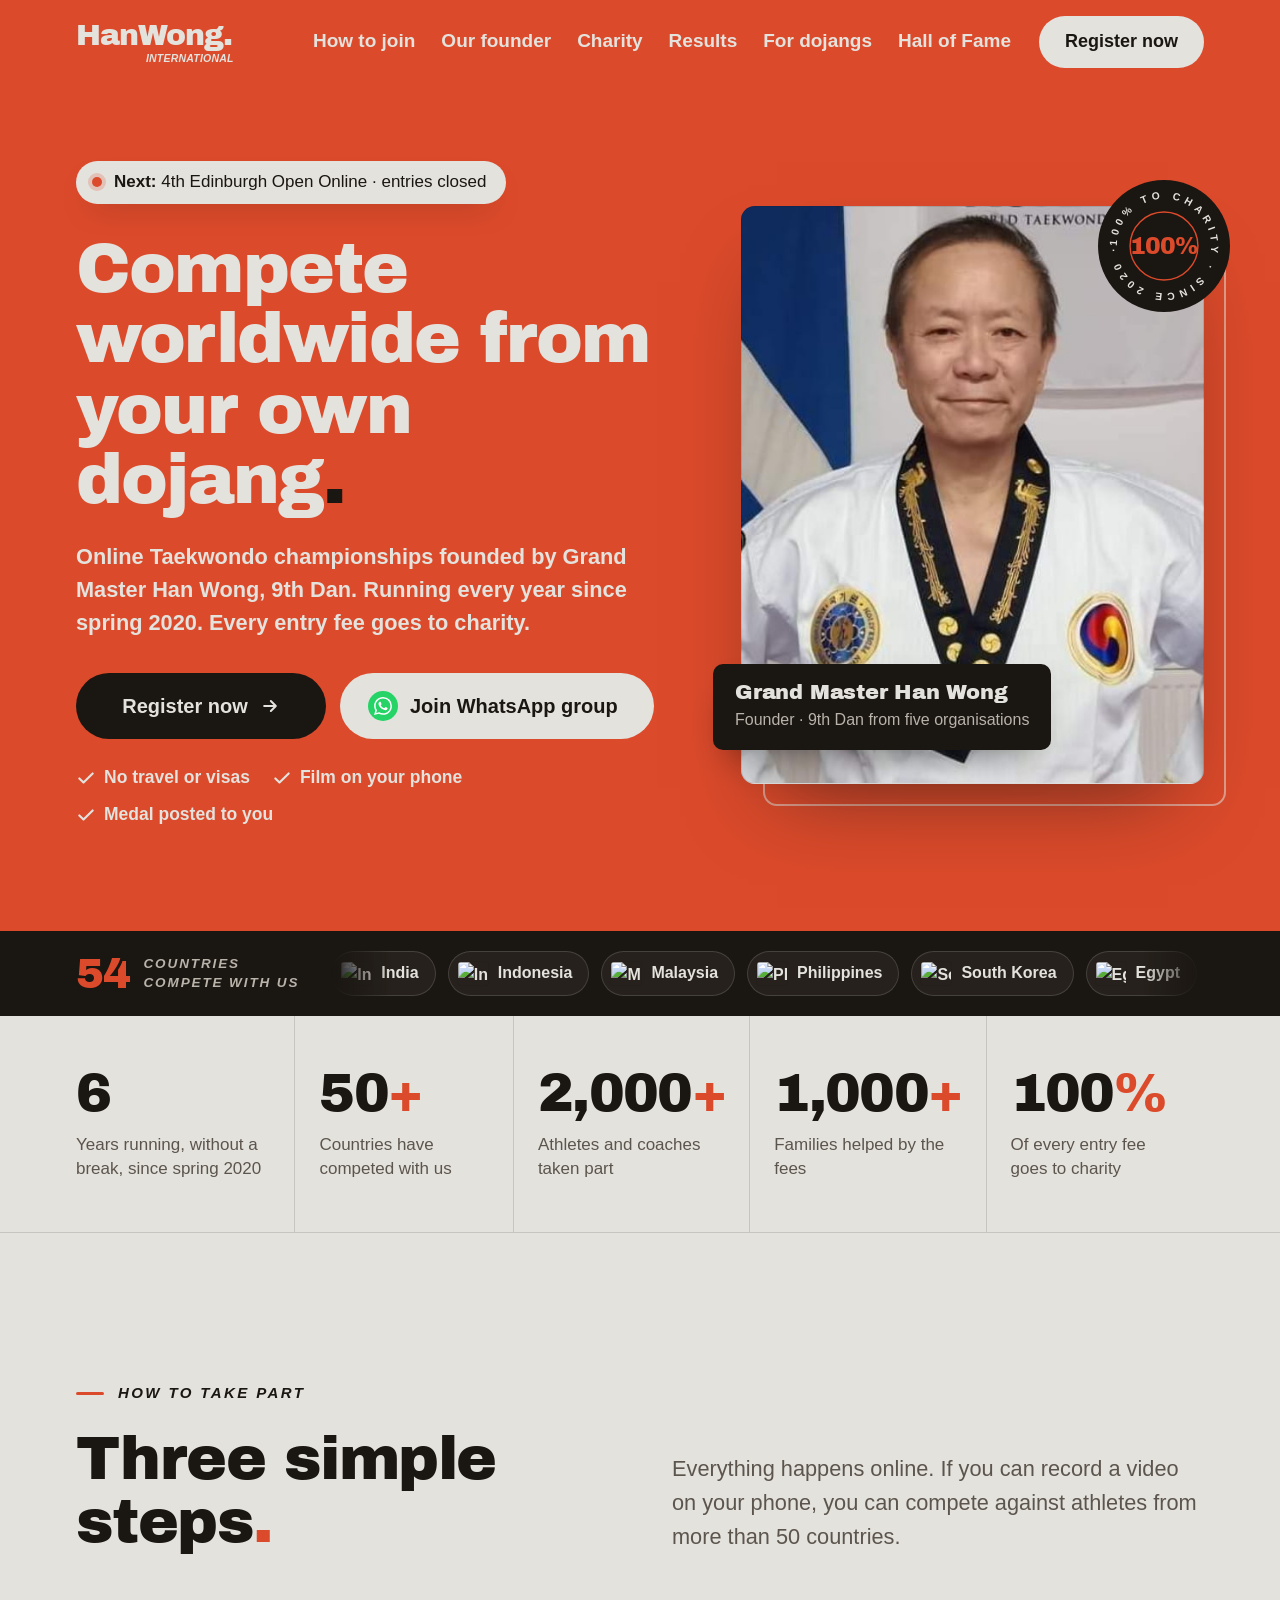
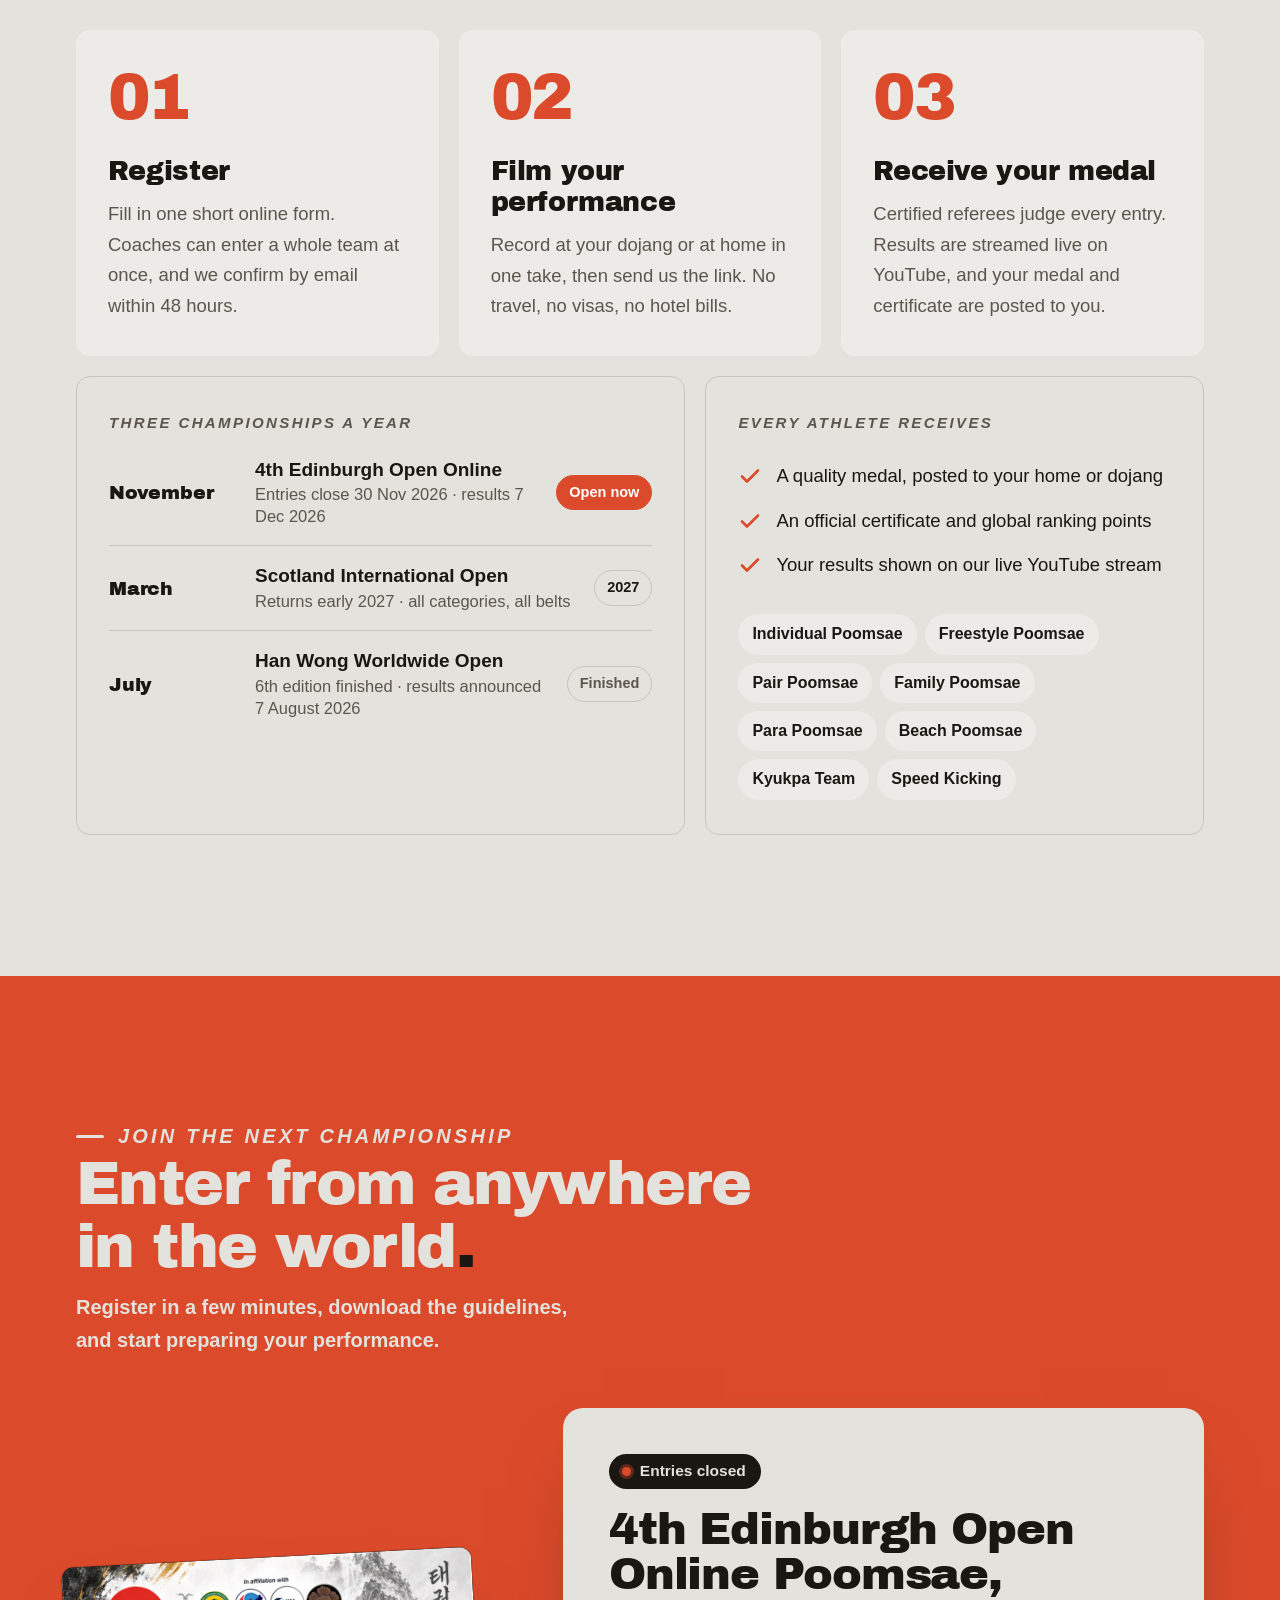
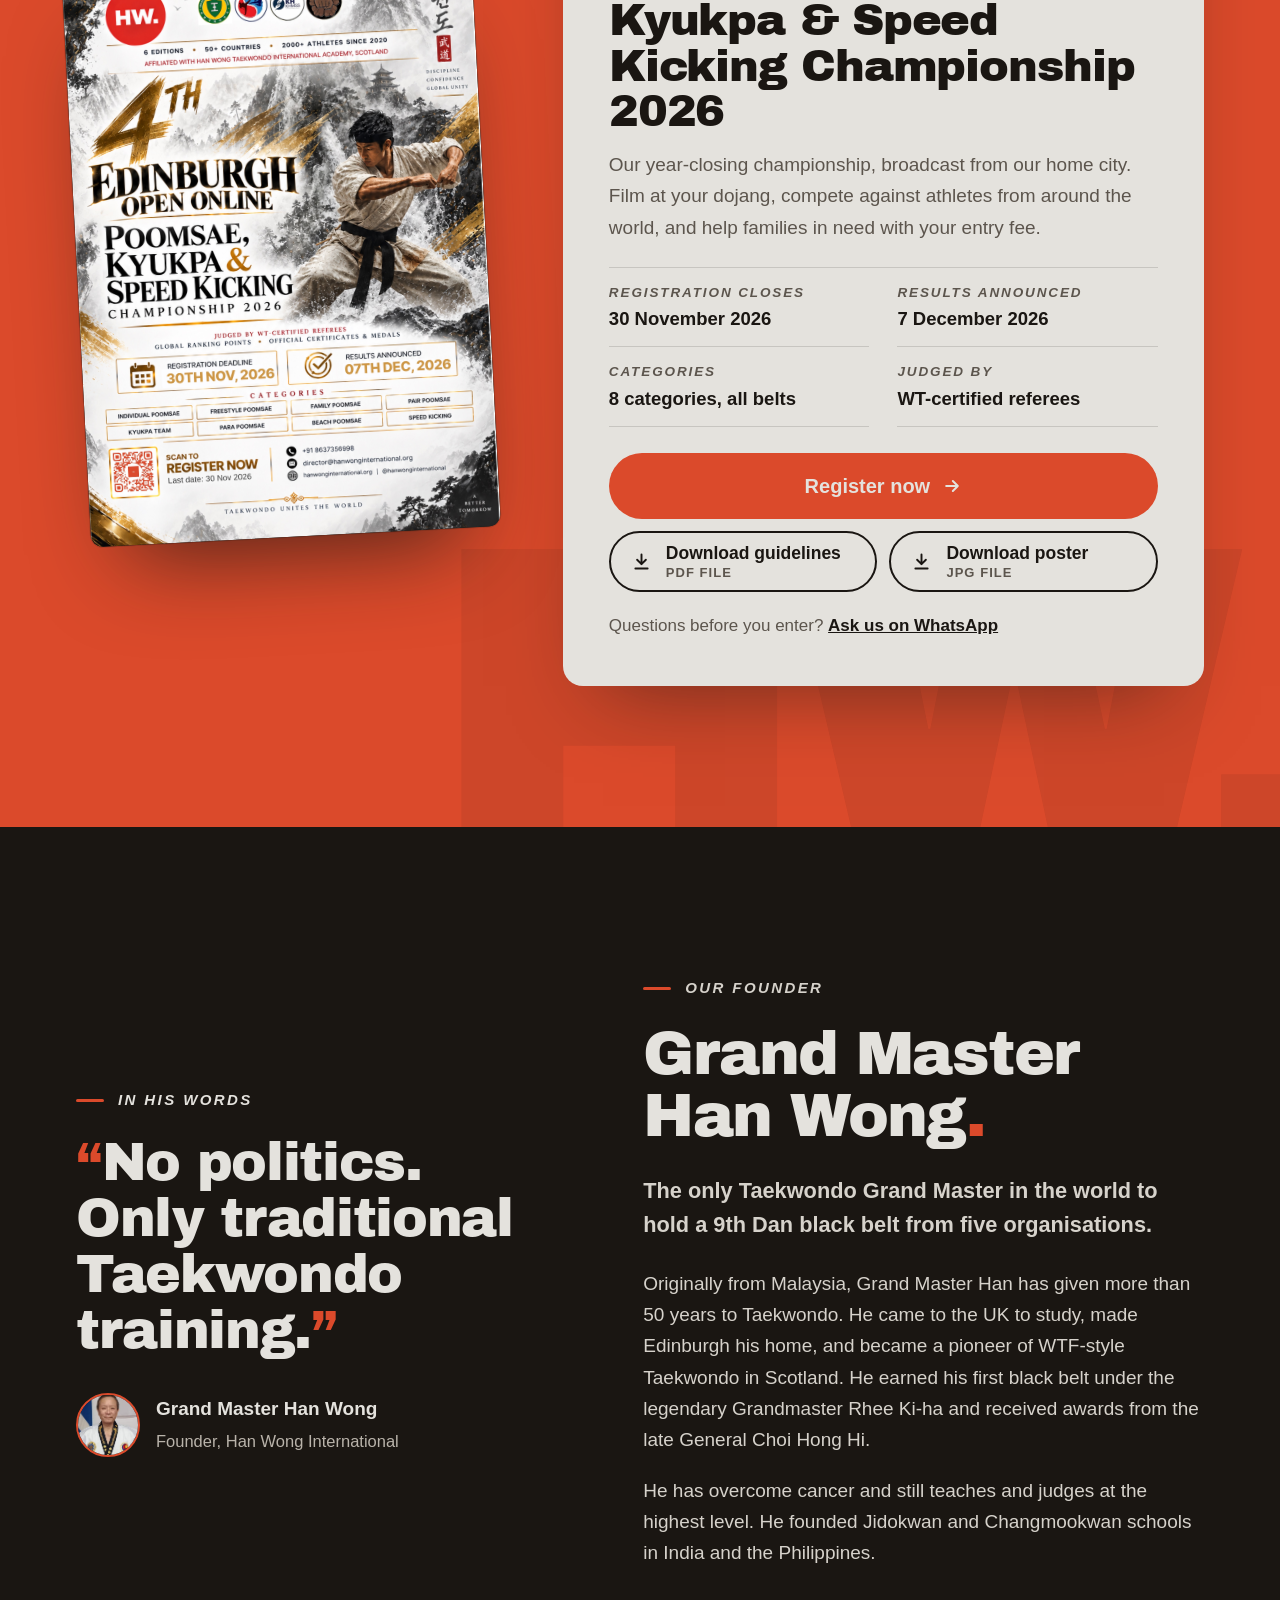
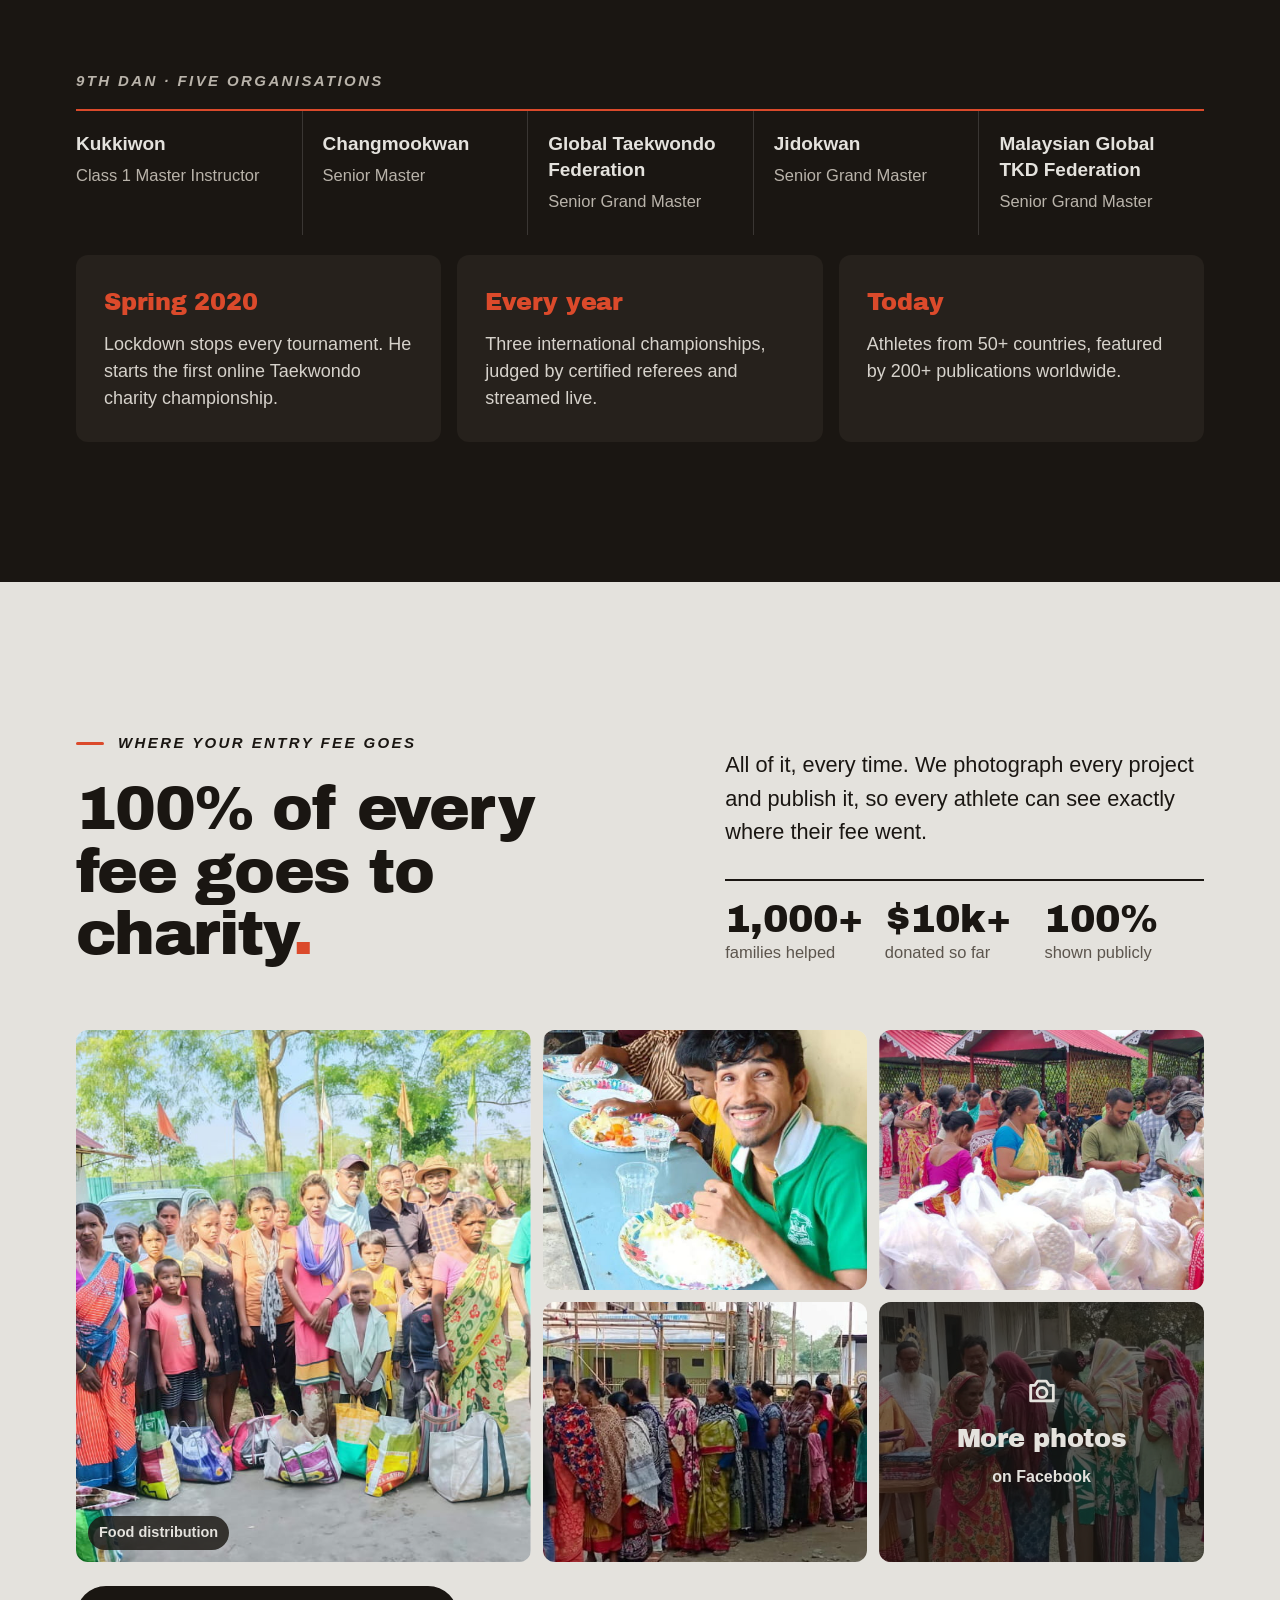
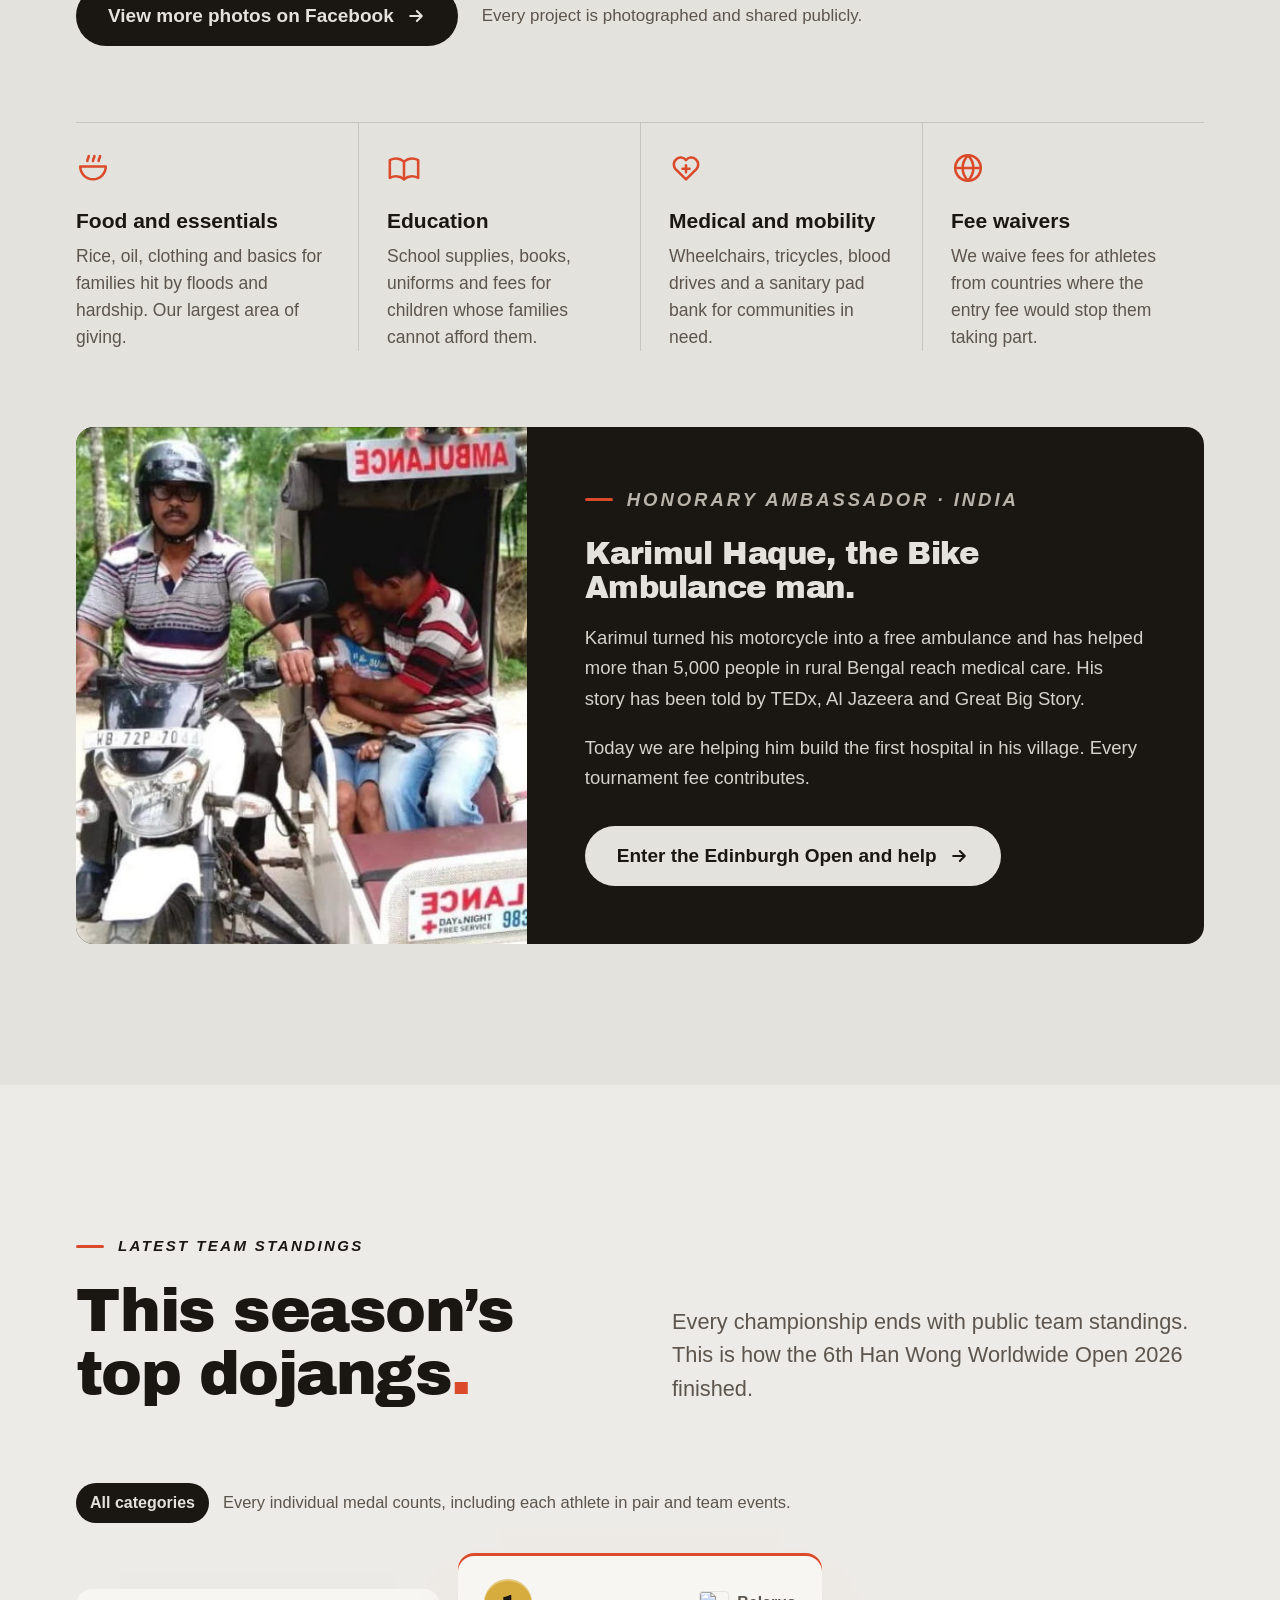
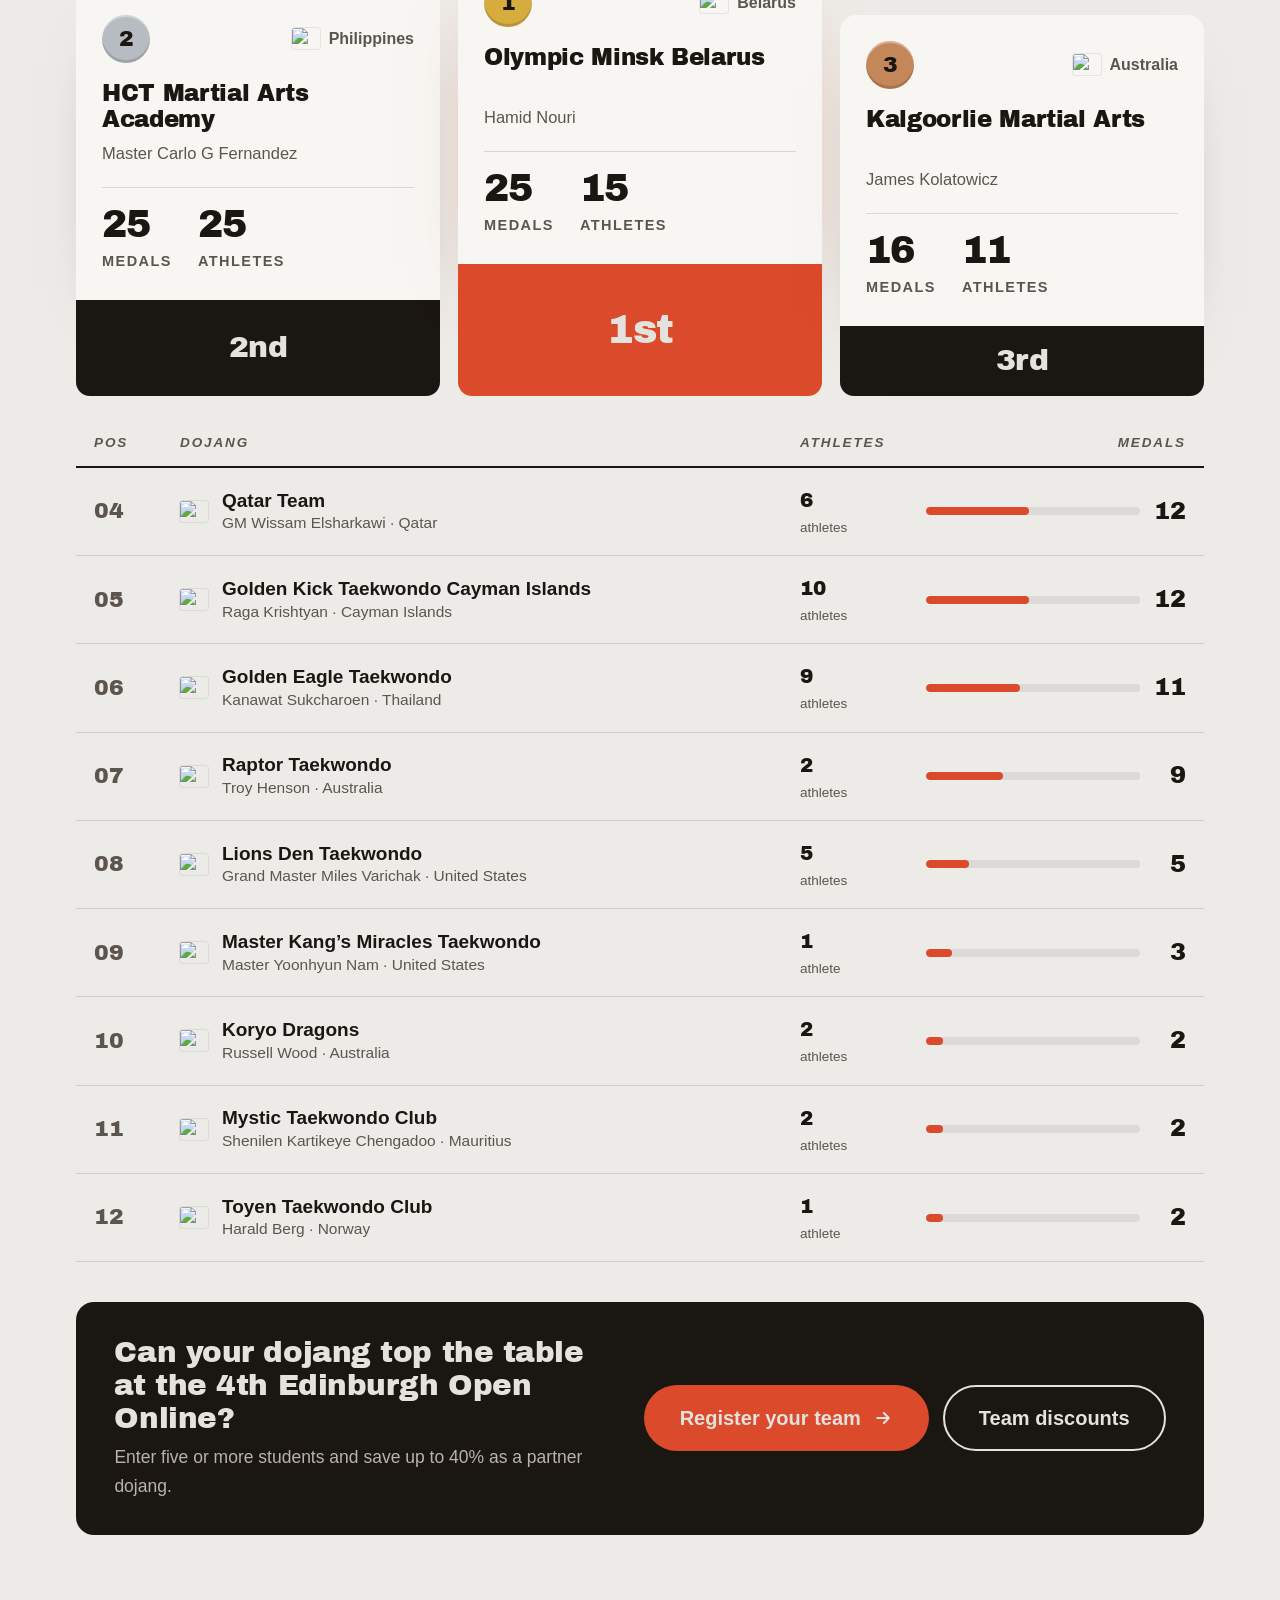
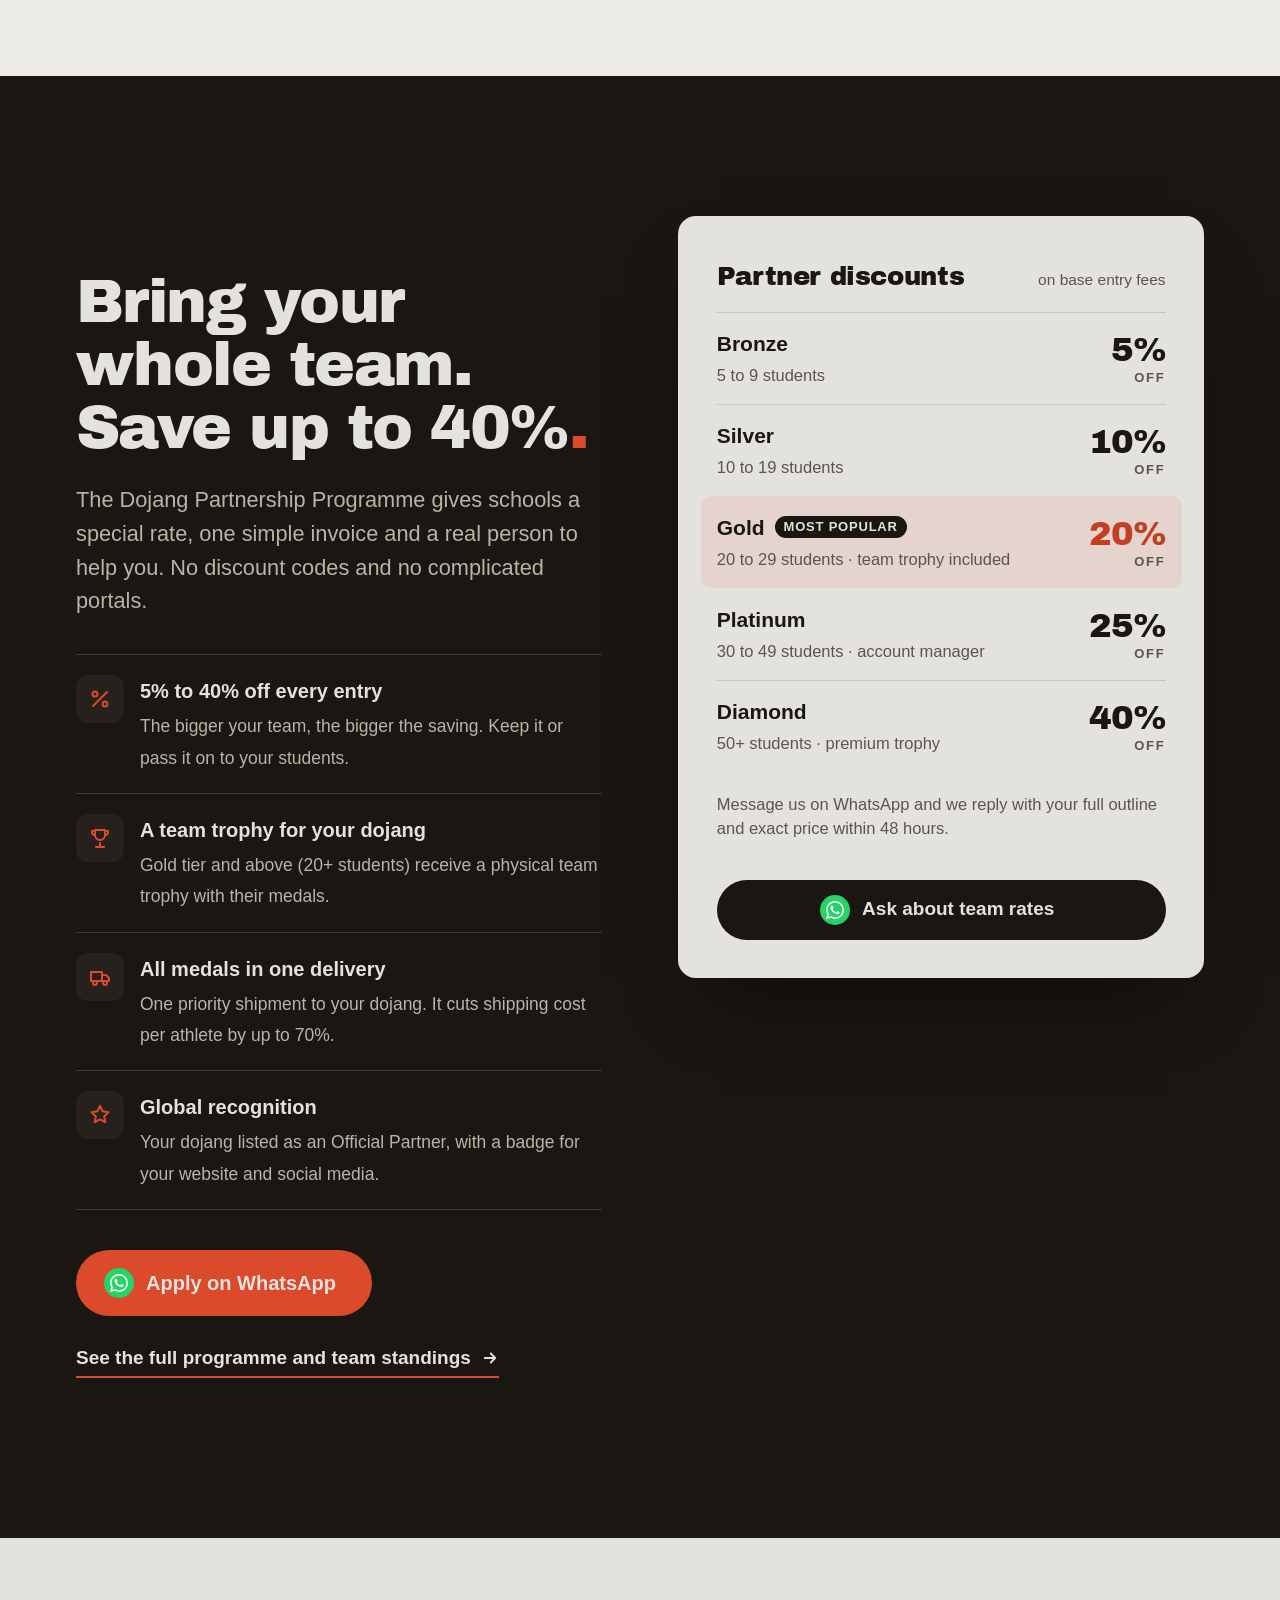
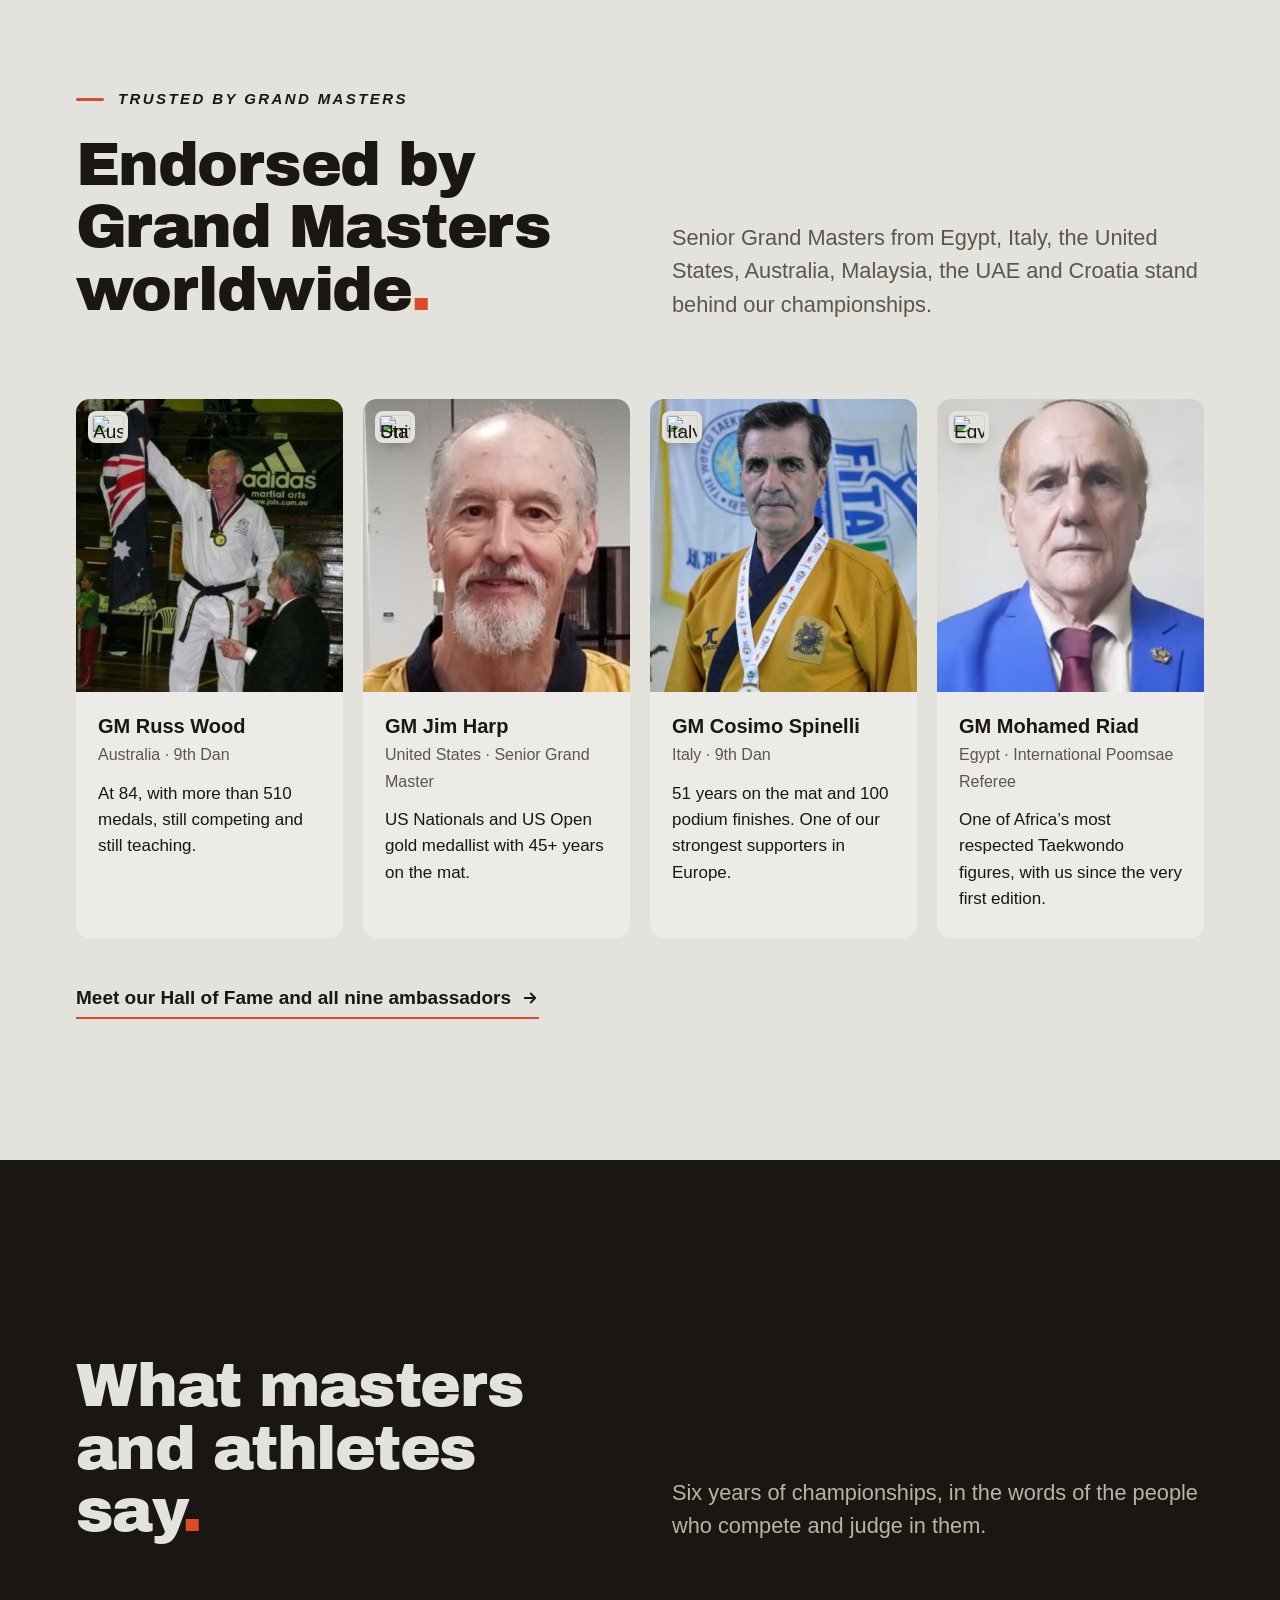
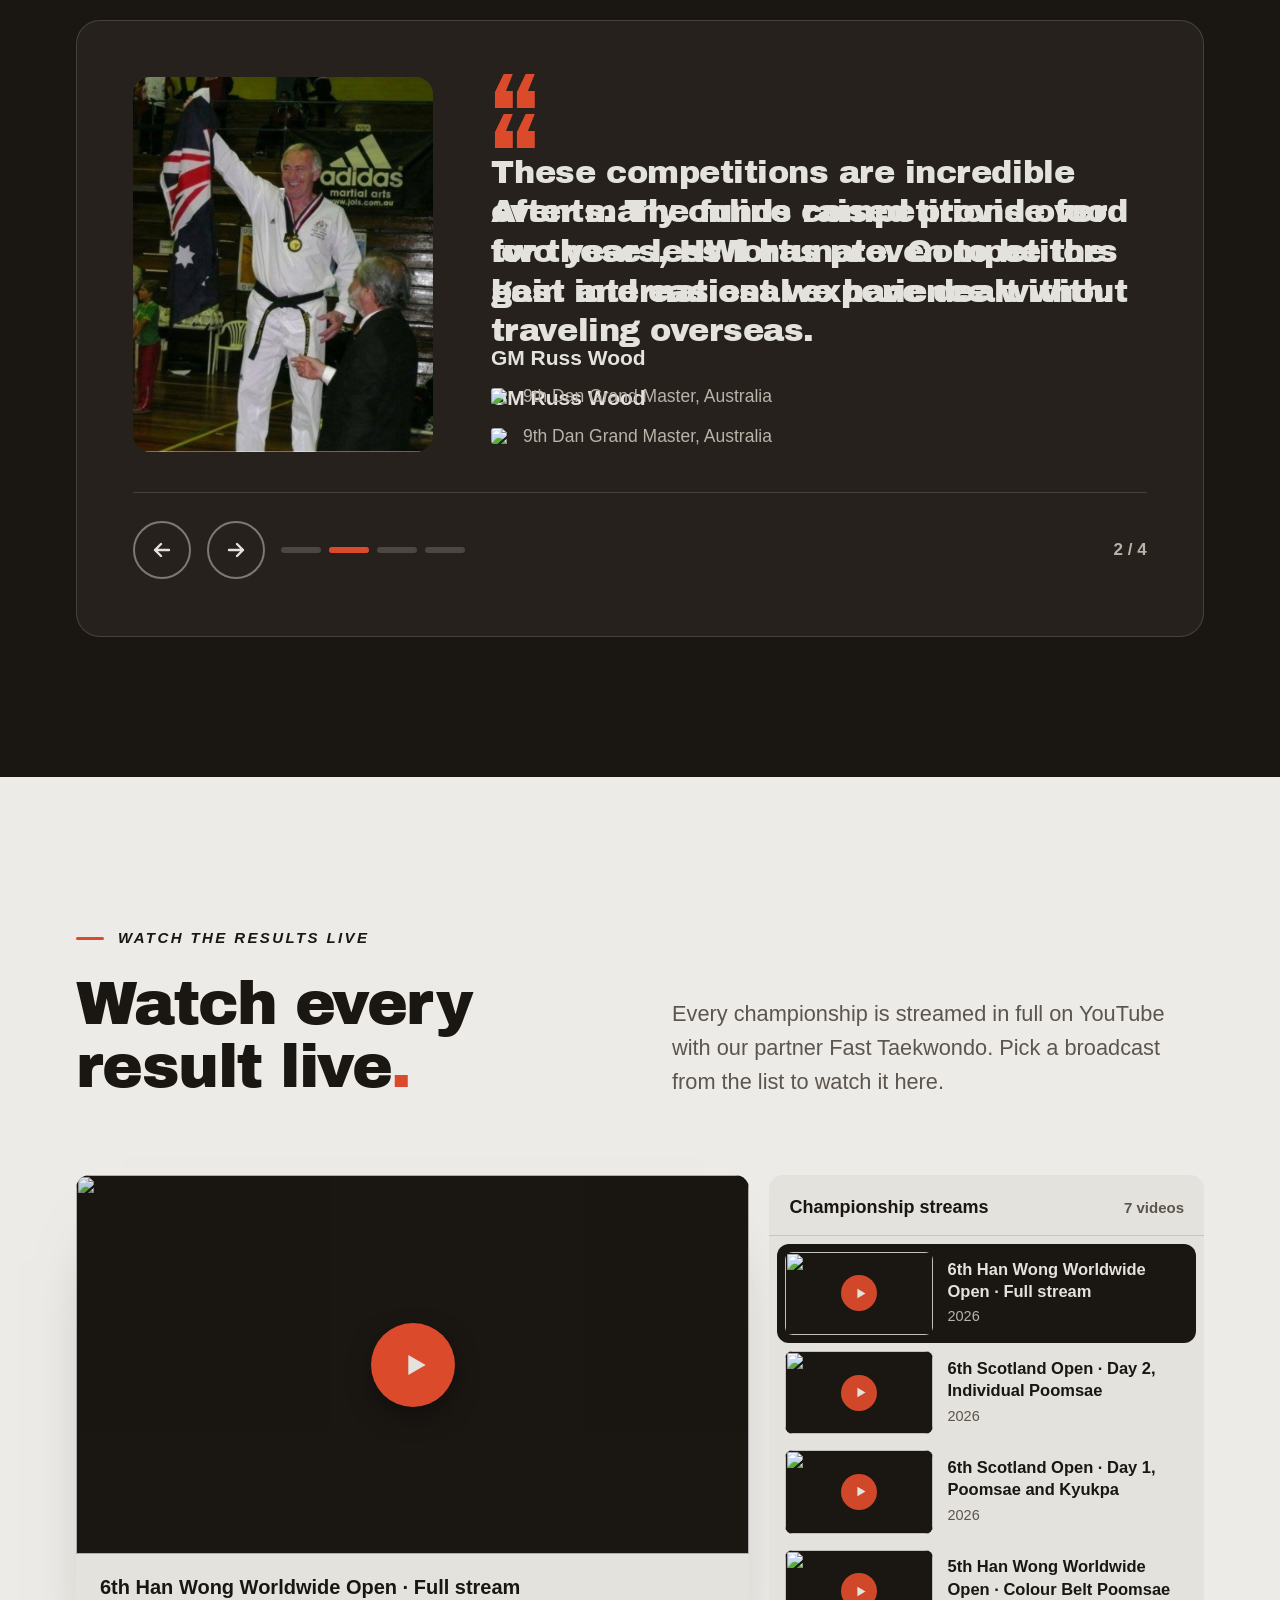
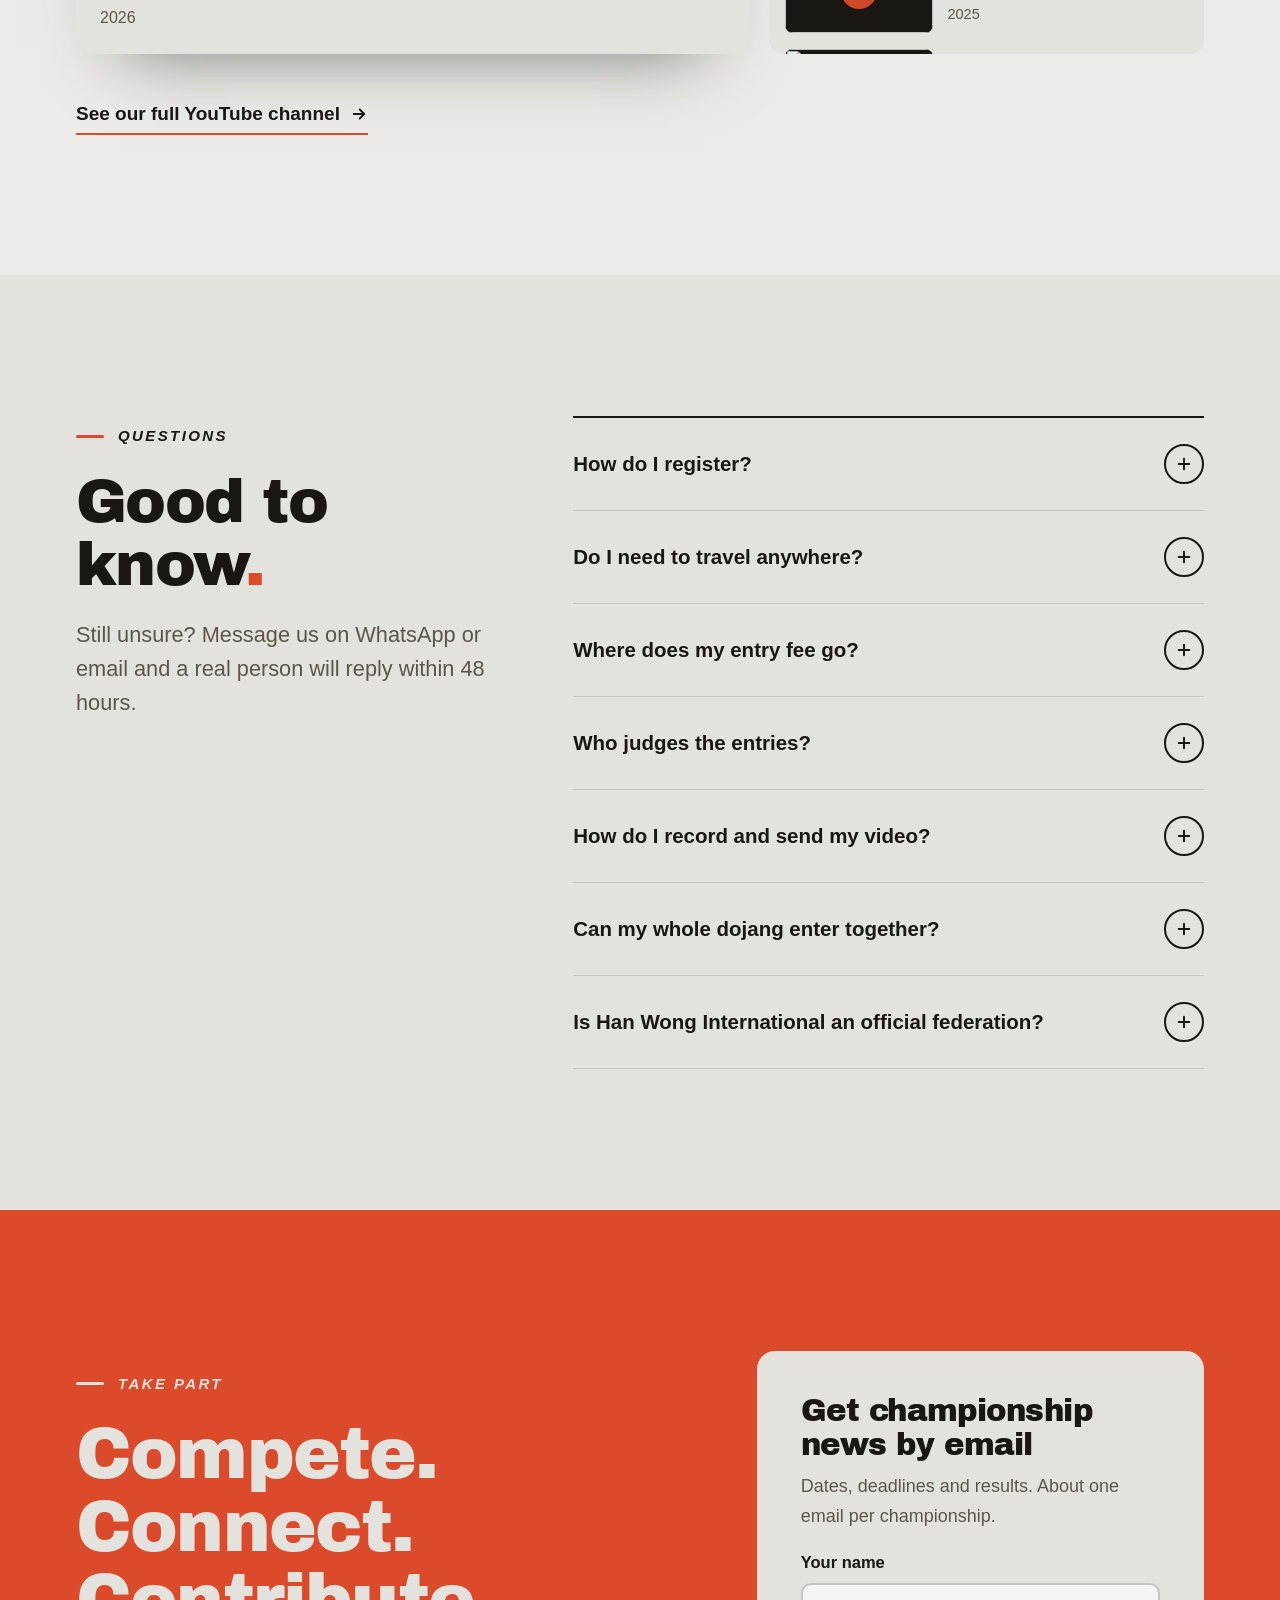
==== commit 4a7dc8c8: "site - 2.20" ====
--- a/about.html
+++ b/about.html
@@ -1,214 +1,5 @@
 <!DOCTYPE html>
-<html lang="en">
-<head>
-<meta charset="UTF-8">
-<meta name="viewport" content="width=device-width, initial-scale=1.0">
-<title>About Grand Master Han Wong — Han Wong International</title>
-<meta name="description" content="Grand Master Han Wong — 9th Dan from five organisations, pioneer of WTF-style Taekwondo in the UK, founder of Han Wong International.">
-<link rel="preconnect" href="https://fonts.googleapis.com">
-<link rel="preconnect" href="https://fonts.gstatic.com" crossorigin>
-<link href="https://fonts.googleapis.com/css2?family=Archivo+Black&family=JetBrains+Mono:wght@400;500&display=swap" rel="stylesheet">
-<link href="https://fonts.bunny.net/css?family=aileron:400,500,700" rel="stylesheet">
-<link rel="stylesheet" href="assets/styles.css">
-<link rel="icon" type="image/png" href="assets/logo.png">
-
-</head>
-<body>
-
-  <!-- HWI Registration Popup -->
-<div class="hwi-popup-overlay" id="hwiPopup">
-  <div class="hwi-popup">
-    <button class="hwi-popup-close" onclick="closeHwiPopup()">✕</button>
-    <div class="hwi-popup-tag">★ Han Wong International</div>
-    <h2>Stay in the<br>loop.</h2>
-    <p>Get tournament announcements, registration deadlines, results, and charity updates — straight to your inbox. No spam. One email per tournament cycle.</p>
-    <form class="hwi-popup-form" action="https://formspree.io/f/xbdvjlvo" method="POST" onsubmit="handleHwiSubmit(event)">
-      <input type="text" name="name" placeholder="Your name" required>
-      <input type="email" name="email" placeholder="Your email address" required>
-      <input type="hidden" name="source" value="Popup Signup">
-      <button type="submit">Subscribe to Updates →</button>
-    </form>
-    <div class="hwi-popup-success" id="hwiSuccess">You're in. We'll be in touch.</div>
-    <button class="hwi-popup-skip" onclick="closeHwiPopup()">No thanks, maybe later</button>
-  </div>
-</div>
-
-<script>
-(function() {
-  var shownCount = 0;
-
-  function showPopup() {
-    if (shownCount >= 2) return;
-    document.getElementById('hwiPopup').classList.add('active');
-    shownCount++;
-  }
-
-  function closeHwiPopup() {
-    document.getElementById('hwiPopup').classList.remove('active');
-    if (shownCount < 2) {
-      setTimeout(showPopup, 20000);
-    }
-  }
-
-  window.closeHwiPopup = closeHwiPopup;
-
-  window.handleHwiSubmit = function(e) {
-    e.preventDefault();
-    var form = e.target;
-    fetch(form.action, {
-      method: 'POST',
-      body: new FormData(form),
-      headers: { 'Accept': 'application/json' }
-    }).then(function() {
-      form.style.display = 'none';
-      document.getElementById('hwiSuccess').style.display = 'block';
-      setTimeout(function() {
-        document.getElementById('hwiPopup').classList.remove('active');
-      }, 2500);
-    });
-  };
-
-  setTimeout(showPopup, 8000);
-})();
-</script>
-<div class="ticker">
-  <div class="ticker-track">
-    <span>★ 100% of registration fees go to charity</span>
-    <span>★ Under the guidance of Grand Master Han Wong · 9th Dan</span>
-    <span>★ 2000+ athletes · $10k+ donated · 6 editions · 50+ countries</span>
-    <span>★ 100% of registration fees go to charity</span>
-    <span>★ Under the guidance of Grand Master Han Wong · 9th Dan</span>
-    <span>★ 2000+ athletes · $10k+ donated · 6 editions · 50+ countries</span>
-  </div>
-</div>
-
-<header class="nav">
-  <div class="nav-inner">
-    <a class="brand" href="index.html">
-      <div class="brand-mark">HW.</div>
-      <div class="brand-name">Han Wong International<span class="sub">Est. 2020 · Scotland</span></div>
-    </a>
-    <nav class="navlinks">
-      <a href="tournaments.html" class="">Tournaments</a>
-      <a href="rankings.html" class="">Rankings</a>
-      <a href="charity.html" class="">Charity</a>
-      <a href="brand-ambassadors.html" class="">Ambassadors</a>
-      <a href="hall-of-fame.html">Hall of Fame</a>
-      <a href="partnership.html" class="">Partnership</a>
-      <a href="about.html" class="active">About</a>
-      <a href="faq.html" class="">FAQ</a>
-    </nav>
-    <a class="btn btn-primary btn-sm" href="https://forms.gle/E5Y1nCm2iuvZ8F46A" target="_blank">Register →</a>
-    <button class="nav-toggle" aria-label="Menu">Menu</button>
-  </div>
-</header>
-
-<section class="page-hero">
-  <div class="wrap">
-    <div class="crumbs">Home / About</div>
-    <h1>About Grand<br>Master <span class="accent">Han Wong.</span></h1>
-    <p class="lede">A first-generation Taekwondo pioneer. Five decades on the mat. The only Grand Master in the world to hold 9th Dan Black Belts from five prestigious organisations.</p>
-  </div>
-</section>
-
-<section class="section">
-  <div class="wrap">
-    <div class="gm-feature">
-      <div>
-        <div class="gm-photo">
-          <img src="assets/images/han.jpg" alt="Grand Master Han Wong">
-          <div class="gm-tag">9th Dan · 50+ Years</div>
-        </div>
-      </div>
-      <div class="gm-content">
-        <div class="gm-title">Founder · Han Wong International</div>
-        <h2>One World.<br>One <span class="accent">Taekwondo.</span></h2>
-        <p>Grand Master Han Wong, originally from Malaysia, has been a pivotal figure in Taekwondo for over 50 years. As a pioneer of WTF-style Taekwondo in Edinburgh, Scotland, he initially came to the UK for education but has since made it his home, continuing to teach and inspire new generations of martial artists.</p>
-        <p>Grand Master Han holds the unique honour of being the only Taekwondo Grand Master in the world to have earned a 9th Dan Black Belt from five prestigious organisations. His Taekwondo journey began in the ITF style, where he earned his black belt under the legendary Grandmaster Rhee Ki-ha, before training alongside pioneers like Grandmasters Choi Kwang Jo and Park Jong So.</p>
-        <p>Throughout his career, Grand Master Han has received numerous accolades for his contributions to Taekwondo, including awards from the late General Choi Hong Hi. Despite having overcome cancer, he remains actively involved in teaching and judging at the highest level.</p>
-        <p>His influence extends beyond the UK — he established Jidokwan and Changmookwan schools in India and the Philippines. His charitable work over recent years has positively impacted over 1,000 families, supporting flood victims and providing essentials such as food, clothing, school supplies, and medical aid.</p>
-
-        <div class="gm-credentials">
-          <div class="gm-cred-title">9th Dan · Five Organisations</div>
-          <ul class="gm-cred-list">
-            <li>Kukkiwon <span class="src">Class 1 Master Instructor</span></li>
-            <li>Changmookwan <span class="src">Senior Master</span></li>
-            <li>Global Taekwondo Federation <span class="src">Senior Grand Master</span></li>
-            <li>Jidokwan <span class="src">Senior Grand Master</span></li>
-            <li>Malaysian Global TKD Federation <span class="src">Senior Grand Master</span></li>
-          </ul>
-        </div>
-      </div>
-    </div>
-  </div>
-</section>
-
-<section class="section rankings-bg">
-  <div class="wrap-narrow">
-    <div class="section-label">02 — The Vision</div>
-    <h2 class="section-h">"No politics.<br>Only traditional<br>Taekwondo training."</h2>
-    <p style="font-size: 17px; line-height: 1.75; color: var(--cream-dim); margin-bottom: 22px;">At Han Wong International Taekwondo, our mission is to honour and promote the rich heritage of Taekwondo as a discipline rooted in tradition, respect, and resilience. Guided by the philosophy of "No Politics, Only Traditional Taekwondo Training," we strive to create an environment where students and practitioners can fully immerse themselves in the authentic practice of Taekwondo.</p>
-    <p style="font-size: 17px; line-height: 1.75; color: var(--cream-dim); margin-bottom: 22px;">Our focus is on cultivating mental strength, physical endurance, and personal growth, ensuring that each member gains a deeper understanding of Taekwondo's true values beyond competition.</p>
-    <p style="font-size: 17px; line-height: 1.75; color: var(--cream-dim); margin-bottom: 22px;">We believe that every individual, regardless of background, deserves access to genuine Taekwondo teachings that prioritise personal development and respect over rivalry. Through our tournaments, charitable work, and community programs, Han Wong International stands as a beacon of traditional Taekwondo, empowering practitioners to embrace the discipline's foundational values and carry them forward with pride and authenticity.</p>
-    <div style="font-family: var(--mono); font-size: 12px; letter-spacing: 0.15em; color: var(--orange); text-transform: uppercase; margin-top: 28px; padding-top: 24px; border-top: 1px solid var(--rule);">— Grand Master Han Wong</div>
-  </div>
-</section>
-
-<section class="section">
-  <div class="wrap">
-    <div class="section-label">03 — The Story</div>
-    <h2 class="section-h">From a global lockdown<br>to a global mission.</h2>
-
-    <div class="info-block">
-      <div><div class="info-num">/ 01</div><h3>The Challenge</h3></div>
-      <div class="body"><p>When the world locked down in 2020, traditional Taekwondo training and competition came to a halt. Dojangs faced unprecedented challenges — students lost connection to their goals, masters lost their tournaments, communities lost their gatherings.</p></div>
-    </div>
-    <div class="info-block">
-      <div><div class="info-num">/ 02</div><h3>The Opportunity</h3></div>
-      <div class="body"><p>Grand Master Han Wong saw a chance to keep the spirit of competition alive while using it as a force for good. The first online Taekwondo charity championship was born — providing athletes a way to compete safely from home, channelling every dollar to those in need.</p></div>
-    </div>
-    <div class="info-block">
-      <div><div class="info-num">/ 03</div><h3>The Movement</h3></div>
-      <div class="body"><p>What began as a necessity became a movement. Over five years, HWI has hosted 12+ international events, welcomed 1,000+ athletes from 50+ countries, donated over $10,000 to charity, and been featured by more than 200 publications worldwide.</p></div>
-    </div>
-  </div>
-</section>
-
-<footer class="footer">
-  <div class="footer-inner">
-    <div>
-      <div class="foot-tag">Han Wong<br>International</div>
-      <div class="foot-small">Operated by Han Wong International Academy, Scotland. Three tournaments per year. 100% of registration fees go to charity. hanwonginternational.org</div>
-    </div>
-    <div>
-      <div class="foot-h">Compete</div>
-      <a class="foot-link" href="tournaments.html">Tournaments</a>
-      <a class="foot-link" href="rankings.html">Rankings</a>
-      <a class="foot-link" href="past-results.html">Past Results</a>
-    </div>
-    <div>
-      <div class="foot-h">Discover</div>
-      <a class="foot-link" href="charity.html">Charity Work</a>
-      <a class="foot-link" href="brand-ambassadors.html">Ambassadors</a>
-      <a class="foot-link" href="hall-of-fame.html">Hall of Fame</a>
-      <a class="foot-link" href="about.html">About GM Han Wong</a>
-    </div>
-    <div>
-      <div class="foot-h">Connect</div>
-      <a class="foot-link" href="partnership.html">Partnership</a>
-      <a class="foot-link" href="faq.html">FAQ</a>
-      <a class="foot-link" href="contact.html">Contact</a>
-    </div>
-  </div>
-  <div class="belt-strip">
-    <div class="belt-yellow"></div><div class="belt-green"></div><div class="belt-blue"></div><div class="belt-red"></div><div class="belt-black"></div>
-  </div>
-  <div class="copyright">
-    <span>© 2026 Han Wong International · All rights reserved</span>
-    <span>director@hanwonginternational.org</span>
-  </div>
-</footer>
-
-<script src="assets/script.js"></script>
-</body>
-</html>
+<html lang="en"><head><meta charset="UTF-8"><title>Han Wong International</title>
+<meta name="robots" content="noindex"><link rel="canonical" href="https://hanwonginternational.org/index.html">
+<meta http-equiv="refresh" content="0; url=index.html#founder"><script>location.replace("index.html#founder")</script></head>
+<body style="font-family:sans-serif;background:#e4e2dd;padding:40px">This page has moved. <a href="index.html#founder">Continue to the new page</a>.</body></html>
